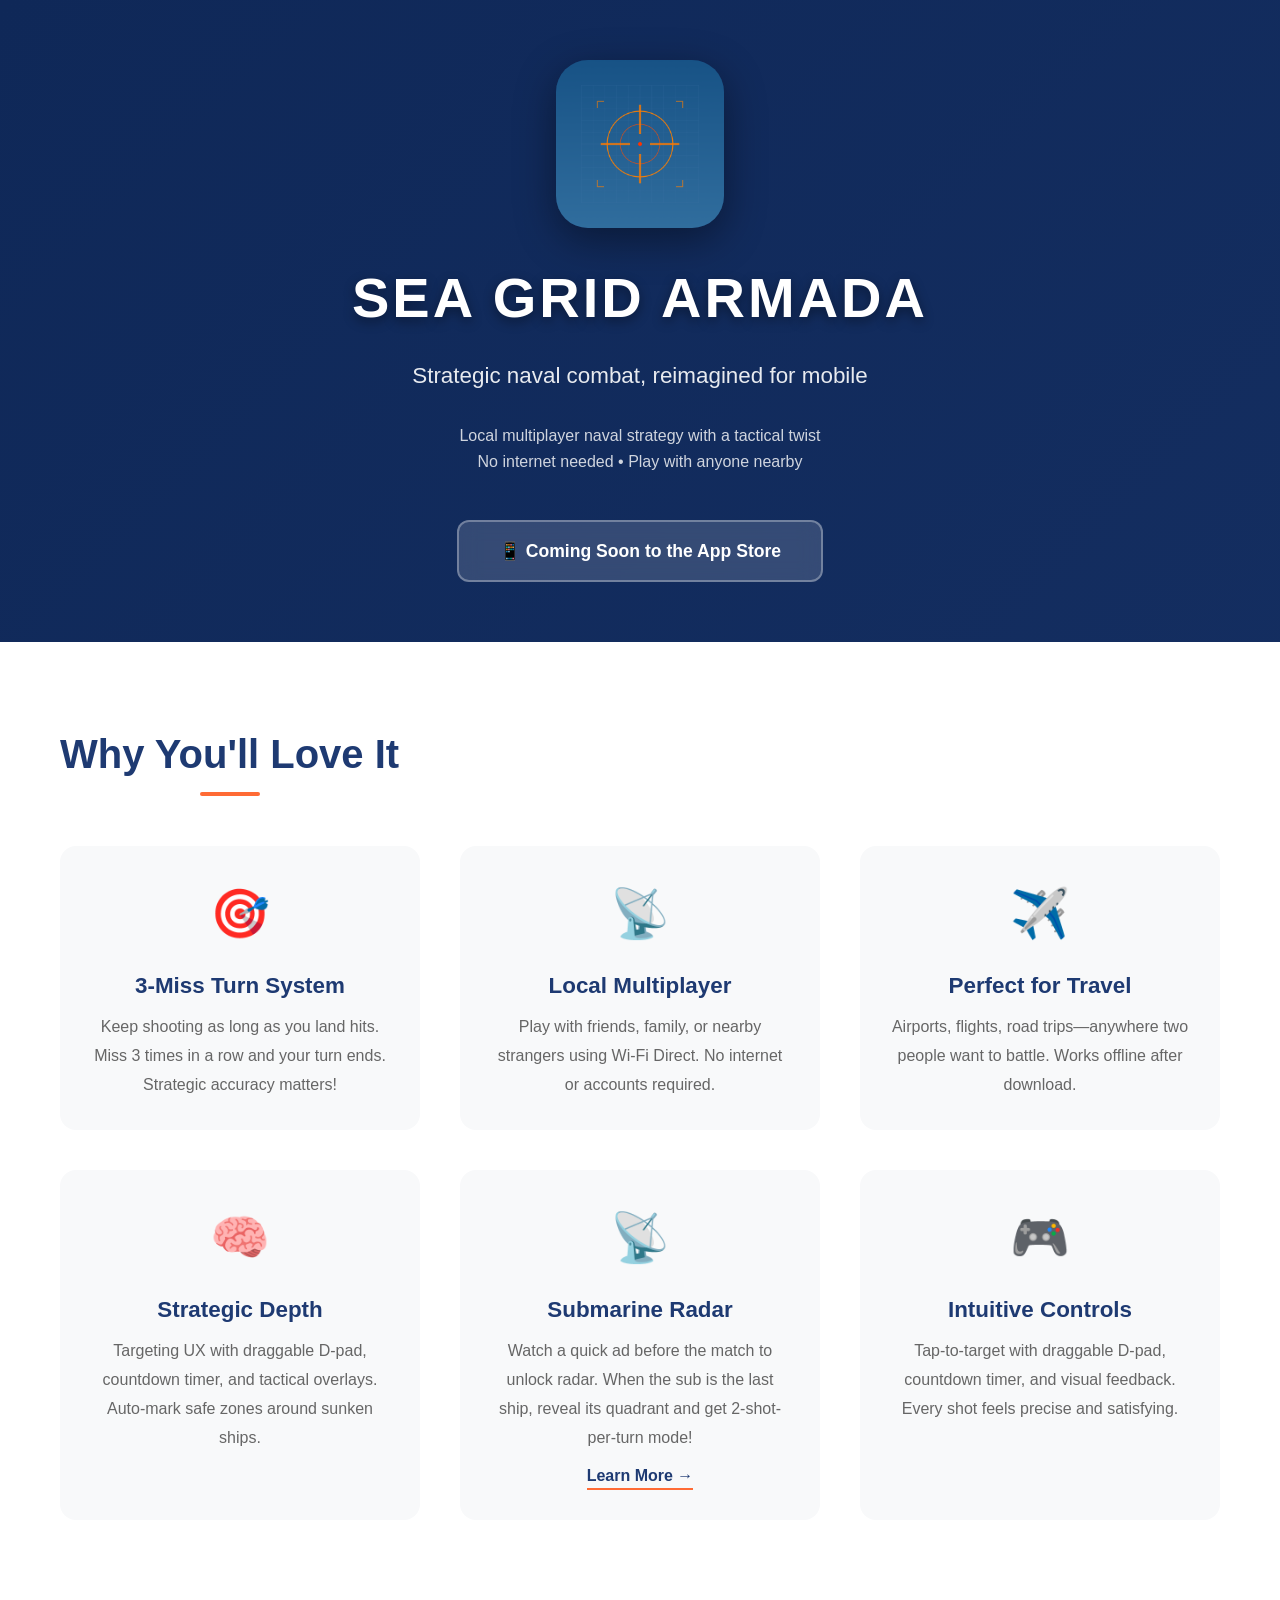
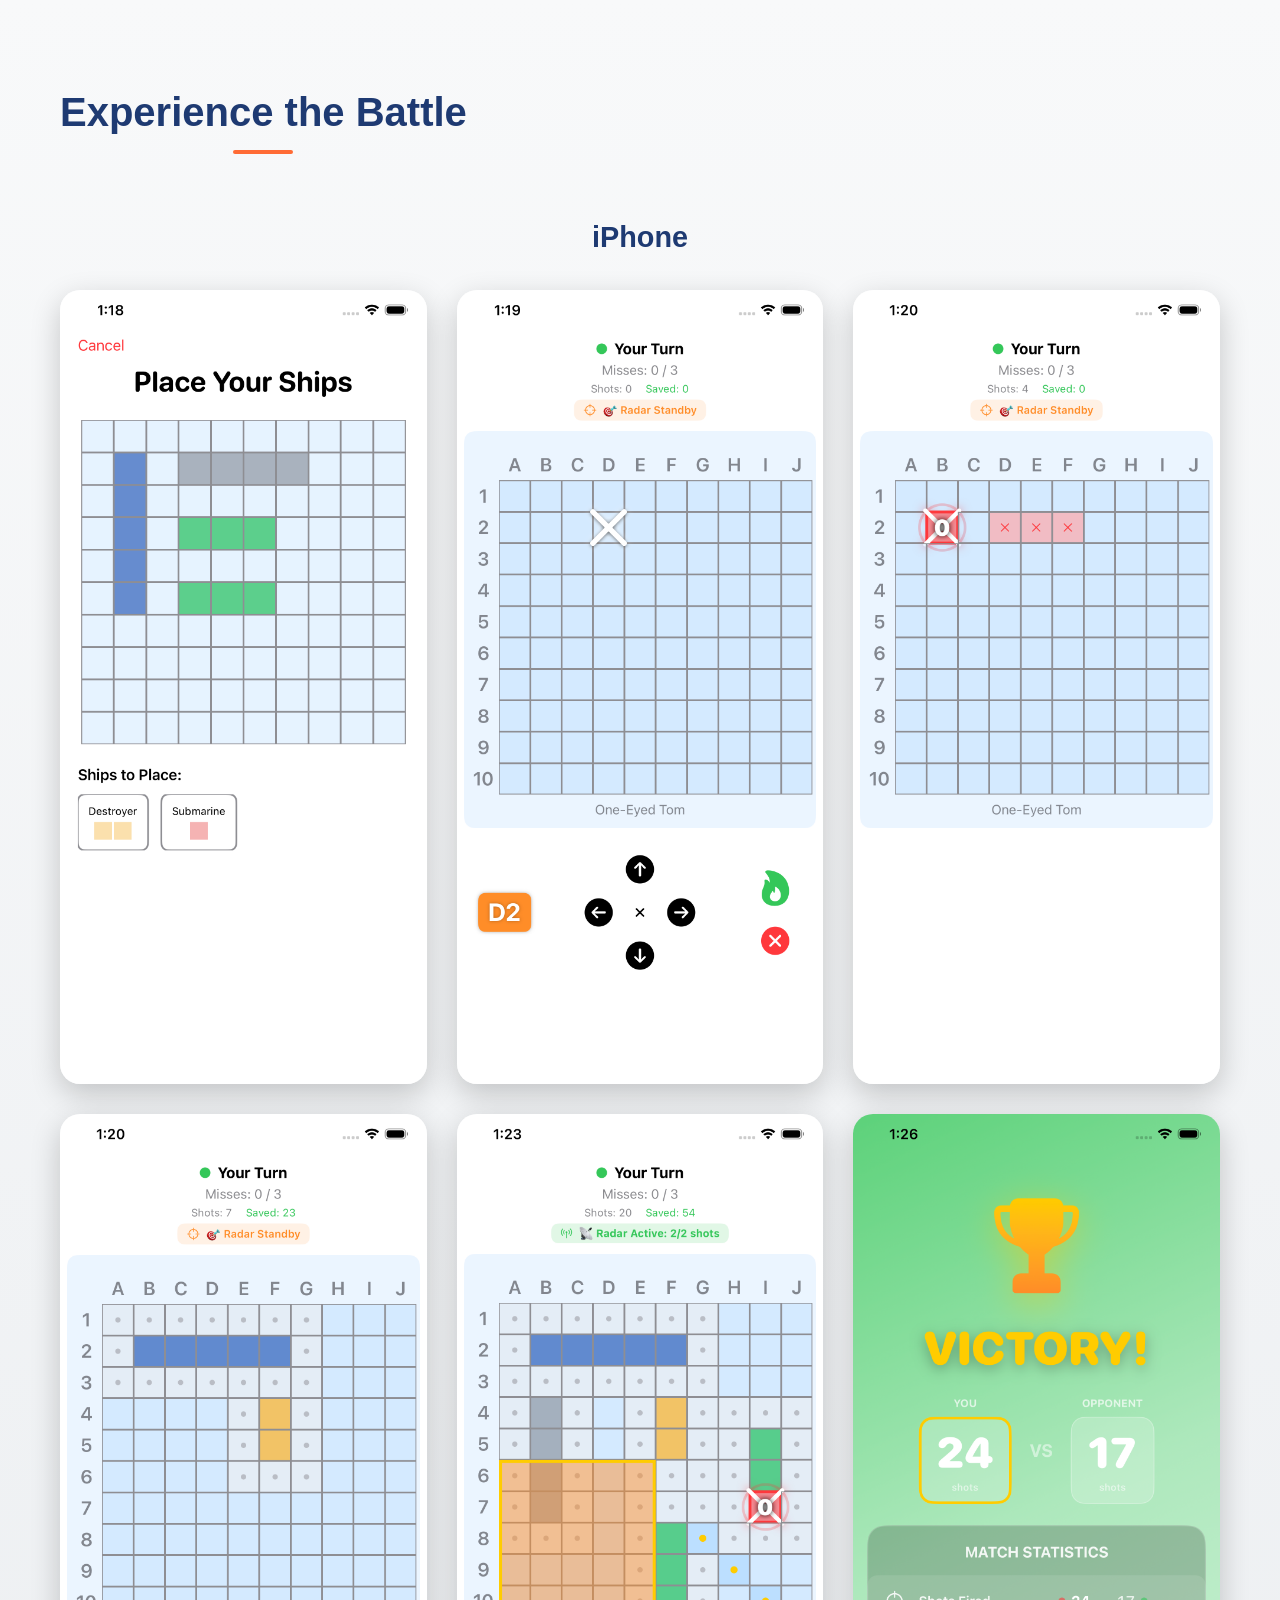
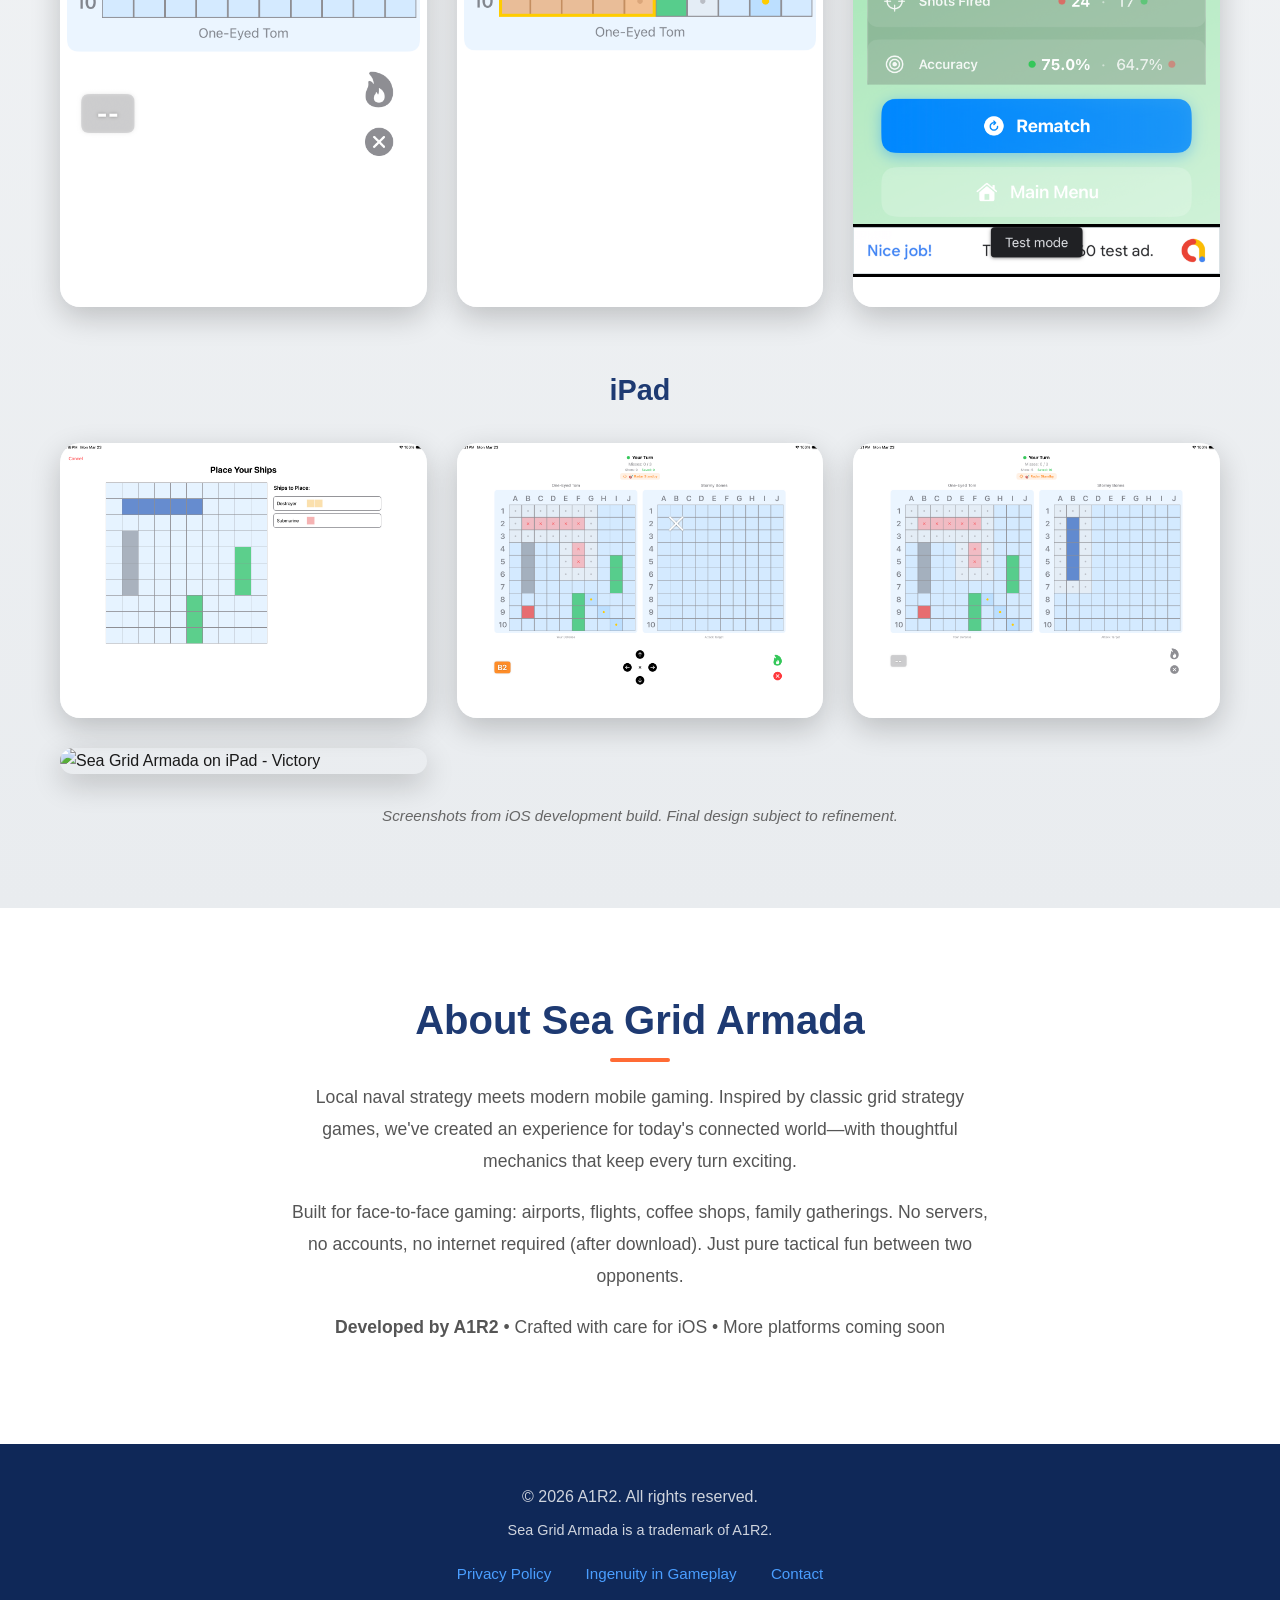
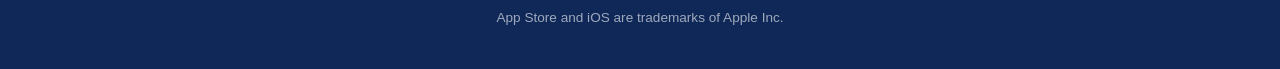
==== sea-grid-armada/index.html @ 496bac71 "Add Sea Grid Armada support pages" ====
<!DOCTYPE html>
<html lang="en">
<head>
    <meta charset="UTF-8">
    <meta name="viewport" content="width=device-width, initial-scale=1.0">
    <meta name="description" content="Sea Grid Armada - Two-player naval strategy reimagined for mobile. Local multiplayer naval strategy with tactical gameplay. Available on iOS.">
    <title>Sea Grid Armada - Strategic Naval Combat for iOS</title>
    <style>
        * {
            margin: 0;
            padding: 0;
            box-sizing: border-box;
        }

        body {
            font-family: -apple-system, BlinkMacSystemFont, "Segoe UI", Roboto, Helvetica, Arial, sans-serif;
            line-height: 1.6;
            color: #1a1a1a;
            background: linear-gradient(135deg, #0f2858 0%, #1e3a72 100%);
            min-height: 100vh;
        }

        .container {
            max-width: 1200px;
            margin: 0 auto;
            padding: 0 20px;
        }

        /* Header */
        header {
            padding: 60px 20px;
            text-align: center;
            color: white;
        }

        .app-icon {
            width: 168px;
            height: 168px;
            margin: 0 auto 25px;
            border-radius: 32px;
            box-shadow: 0 12px 40px rgba(0, 0, 0, 0.4);
            display: block;
        }

        h1 {
            font-size: 3.5rem;
            font-weight: 800;
            margin-bottom: 15px;
            text-shadow: 0 4px 12px rgba(0, 0, 0, 0.4);
            letter-spacing: 3px;
        }

        .tagline {
            font-size: 1.4rem;
            color: rgba(255, 255, 255, 0.9);
            margin-bottom: 30px;
            font-weight: 300;
        }

        .download-badge {
            display: inline-block;
            margin-top: 20px;
            padding: 15px 40px;
            background: white;
            color: #0f2858;
            text-decoration: none;
            border-radius: 12px;
            font-weight: 600;
            font-size: 1.1rem;
            box-shadow: 0 8px 24px rgba(0, 0, 0, 0.3);
            transition: all 0.3s ease;
        }

        .download-badge:hover {
            transform: translateY(-2px);
            box-shadow: 0 12px 32px rgba(0, 0, 0, 0.4);
        }

        .coming-soon {
            display: inline-block;
            margin-top: 20px;
            padding: 15px 40px;
            background: rgba(255, 255, 255, 0.15);
            backdrop-filter: blur(10px);
            color: white;
            border-radius: 12px;
            font-weight: 600;
            font-size: 1.1rem;
            border: 2px solid rgba(255, 255, 255, 0.3);
        }

        /* Features */
        .features {
            background: white;
            padding: 80px 20px;
        }

        .features-grid {
            display: grid;
            grid-template-columns: repeat(auto-fit, minmax(280px, 1fr));
            gap: 40px;
            margin-top: 40px;
        }

        .feature {
            text-align: center;
            padding: 30px;
            background: #f8f9fa;
            border-radius: 16px;
            transition: transform 0.3s ease;
        }

        .feature:hover {
            transform: translateY(-5px);
        }

        .feature-icon {
            font-size: 3rem;
            margin-bottom: 15px;
        }

        .feature h3 {
            color: #1e3a72;
            margin-bottom: 10px;
            font-size: 1.4rem;
        }

        .feature p {
            color: #666;
            line-height: 1.8;
        }

        /* Screenshots */
        .screenshots {
            background: linear-gradient(180deg, #f8f9fa 0%, #e9ecef 100%);
            padding: 80px 20px;
        }

        .screenshots h2 {
            text-align: center;
            color: #1e3a72;
            font-size: 2.5rem;
            margin-bottom: 50px;
        }

        .screenshot-gallery {
            display: grid;
            grid-template-columns: repeat(auto-fit, minmax(280px, 1fr));
            gap: 30px;
            max-width: 1400px;
            margin: 0 auto;
        }

        .screenshot {
            border-radius: 20px;
            overflow: hidden;
            box-shadow: 0 10px 30px rgba(0, 0, 0, 0.2);
            transition: transform 0.3s ease;
        }

        .screenshot:hover {
            transform: scale(1.05);
        }

        .screenshot img {
            width: 100%;
            height: auto;
            display: block;
        }

        /* About */
        .about {
            background: white;
            padding: 80px 20px;
            text-align: center;
        }

        .about h2 {
            color: #1e3a72;
            font-size: 2.5rem;
            margin-bottom: 30px;
        }

        .about p {
            max-width: 700px;
            margin: 0 auto 20px;
            color: #555;
            font-size: 1.1rem;
            line-height: 1.8;
        }

        /* Footer */
        footer {
            background: #0f2858;
            color: rgba(255, 255, 255, 0.8);
            padding: 40px 20px;
            text-align: center;
        }

        footer a {
            color: #4a9eff;
            text-decoration: none;
        }

        footer a:hover {
            text-decoration: underline;
        }

        .footer-links {
            margin-top: 20px;
            font-size: 0.95rem;
        }

        .footer-links a {
            margin: 0 15px;
        }

        /* Responsive */
        @media (max-width: 768px) {
            .app-icon {
                width: 140px;
                height: 140px;
            }

            h1 {
                font-size: 2.5rem;
            }

            .tagline {
                font-size: 1.1rem;
            }

            .features-grid {
                grid-template-columns: 1fr;
            }

            .screenshot-gallery {
                grid-template-columns: 1fr;
            }
        }

        /* Section headers */
        section h2 {
            position: relative;
            display: inline-block;
        }

        section h2::after {
            content: '';
            position: absolute;
            bottom: -10px;
            left: 50%;
            transform: translateX(-50%);
            width: 60px;
            height: 4px;
            background: #ff6b35;
            border-radius: 2px;
        }
    </style>
</head>
<body>
    <header>
        <div class="container">
            <img src="app-icon.png" alt="Sea Grid Armada App Icon" class="app-icon">
            <h1>SEA GRID ARMADA</h1>
            <p class="tagline">Strategic naval combat, reimagined for mobile</p>
            <p style="color: rgba(255, 255, 255, 0.8); font-size: 1rem; margin-bottom: 25px;">
                Local multiplayer naval strategy with a tactical twist<br>
                No internet needed • Play with anyone nearby
            </p>
            <div class="coming-soon">📱 Coming Soon to the App Store</div>
        </div>
    </header>

    <section class="features">
        <div class="container">
            <h2 style="text-align: center; color: #1e3a72; font-size: 2.5rem; margin-bottom: 20px;">Why You'll Love It</h2>
            <div class="features-grid">
                <div class="feature">
                    <div class="feature-icon">🎯</div>
                    <h3>3-Miss Turn System</h3>
                    <p>Keep shooting as long as you land hits. Miss 3 times in a row and your turn ends. Strategic accuracy matters!</p>
                </div>

                <div class="feature">
                    <div class="feature-icon">📡</div>
                    <h3>Local Multiplayer</h3>
                    <p>Play with friends, family, or nearby strangers using Wi-Fi Direct. No internet or accounts required.</p>
                </div>

                <div class="feature">
                    <div class="feature-icon">✈️</div>
                    <h3>Perfect for Travel</h3>
                    <p>Airports, flights, road trips—anywhere two people want to battle. Works offline after download.</p>
                </div>

                <div class="feature">
                    <div class="feature-icon">🧠</div>
                    <h3>Strategic Depth</h3>
                    <p>Targeting UX with draggable D-pad, countdown timer, and tactical overlays. Auto-mark safe zones around sunken ships.</p>
                </div>

                <div class="feature">
                    <div class="feature-icon">📡</div>
                    <h3>Submarine Radar</h3>
                    <p>Watch a quick ad before the match to unlock radar. When the sub is the last ship, reveal its quadrant and get 2-shot-per-turn mode!</p>
                    <a href="submarine-radar.html" style="display: inline-block; margin-top: 10px; color: #1e3a72; font-weight: 600; text-decoration: none; border-bottom: 2px solid #ff6b35;">Learn More →</a>
                </div>

                <div class="feature">
                    <div class="feature-icon">🎮</div>
                    <h3>Intuitive Controls</h3>
                    <p>Tap-to-target with draggable D-pad, countdown timer, and visual feedback. Every shot feels precise and satisfying.</p>
                </div>
            </div>
        </div>
    </section>

    <section class="screenshots">
        <div class="container">
            <h2>Experience the Battle</h2>
            
            <!-- iPhone Screenshots -->
            <h3 style="text-align: center; color: #1e3a72; font-size: 1.8rem; margin-bottom: 30px; margin-top: 20px;">iPhone</h3>
            <div class="screenshot-gallery">
                <div class="screenshot">
                    <img src="screenshots/iphone/iphone-1.png" alt="Sea Grid Armada - Lobby" loading="lazy">
                </div>
                <div class="screenshot">
                    <img src="screenshots/iphone/iphone-2.png" alt="Sea Grid Armada - Ship Placement" loading="lazy">
                </div>
                <div class="screenshot">
                    <img src="screenshots/iphone/iphone-3.png" alt="Sea Grid Armada - Gameplay" loading="lazy">
                </div>
                <div class="screenshot">
                    <img src="screenshots/iphone/iphone-4.png" alt="Sea Grid Armada - Targeting" loading="lazy">
                </div>
                <div class="screenshot">
                    <img src="screenshots/iphone/iphone-6.png" alt="Sea Grid Armada - Victory" loading="lazy">
                </div>
                <div class="screenshot">
                    <img src="screenshots/iphone/iphone-7.png" alt="Sea Grid Armada - Post-Game" loading="lazy">
                </div>
            </div>

            <!-- iPad Screenshots -->
            <h3 style="text-align: center; color: #1e3a72; font-size: 1.8rem; margin-bottom: 30px; margin-top: 60px;">iPad</h3>
            <div class="screenshot-gallery">
                <div class="screenshot">
                    <img src="screenshots/ipad/ipad-1.png" alt="Sea Grid Armada on iPad - Lobby" loading="lazy">
                </div>
                <div class="screenshot">
                    <img src="screenshots/ipad/ipad-2.png" alt="Sea Grid Armada on iPad - Placement" loading="lazy">
                </div>
                <div class="screenshot">
                    <img src="screenshots/ipad/ipad-3.png" alt="Sea Grid Armada on iPad - Gameplay" loading="lazy">
                </div>
                <div class="screenshot">
                    <img src="screenshots/ipad/ipad-4.png" alt="Sea Grid Armada on iPad - Victory" loading="lazy">
                </div>
            </div>
            
            <p style="text-align: center; color: #666; margin-top: 30px; font-size: 0.95rem;">
                <em>Screenshots from iOS development build. Final design subject to refinement.</em>
            </p>
        </div>
    </section>

    <section class="about">
        <div class="container">
            <h2>About Sea Grid Armada</h2>
            <p>
                Local naval strategy meets modern mobile gaming. Inspired by classic grid strategy games, we've created 
                an experience for today's connected world—with thoughtful mechanics that keep every turn exciting.
            </p>
            <p>
                Built for face-to-face gaming: airports, flights, coffee shops, family gatherings. No servers, no accounts, 
                no internet required (after download). Just pure tactical fun between two opponents.
            </p>
            <p>
                <strong>Developed by A1R2</strong> • Crafted with care for iOS • More platforms coming soon
            </p>
        </div>
    </section>

    <footer>
        <div class="container">
            <p>&copy; 2026 A1R2. All rights reserved.</p>
            <p style="margin-top: 10px; font-size: 0.9rem;">Sea Grid Armada is a trademark of A1R2.</p>
            <div class="footer-links">
                <a href="privacy-policy.html">Privacy Policy</a>
                <a href="ingenuity-in-gameplay.html">Ingenuity in Gameplay</a>
                <a href="mailto:onairda.somar@gmail.com">Contact</a>
            </div>
            <p style="margin-top: 20px; font-size: 0.85rem; color: rgba(255, 255, 255, 0.6);">
                App Store and iOS are trademarks of Apple Inc.
            </p>
        </div>
    </footer>
</body>
</html>
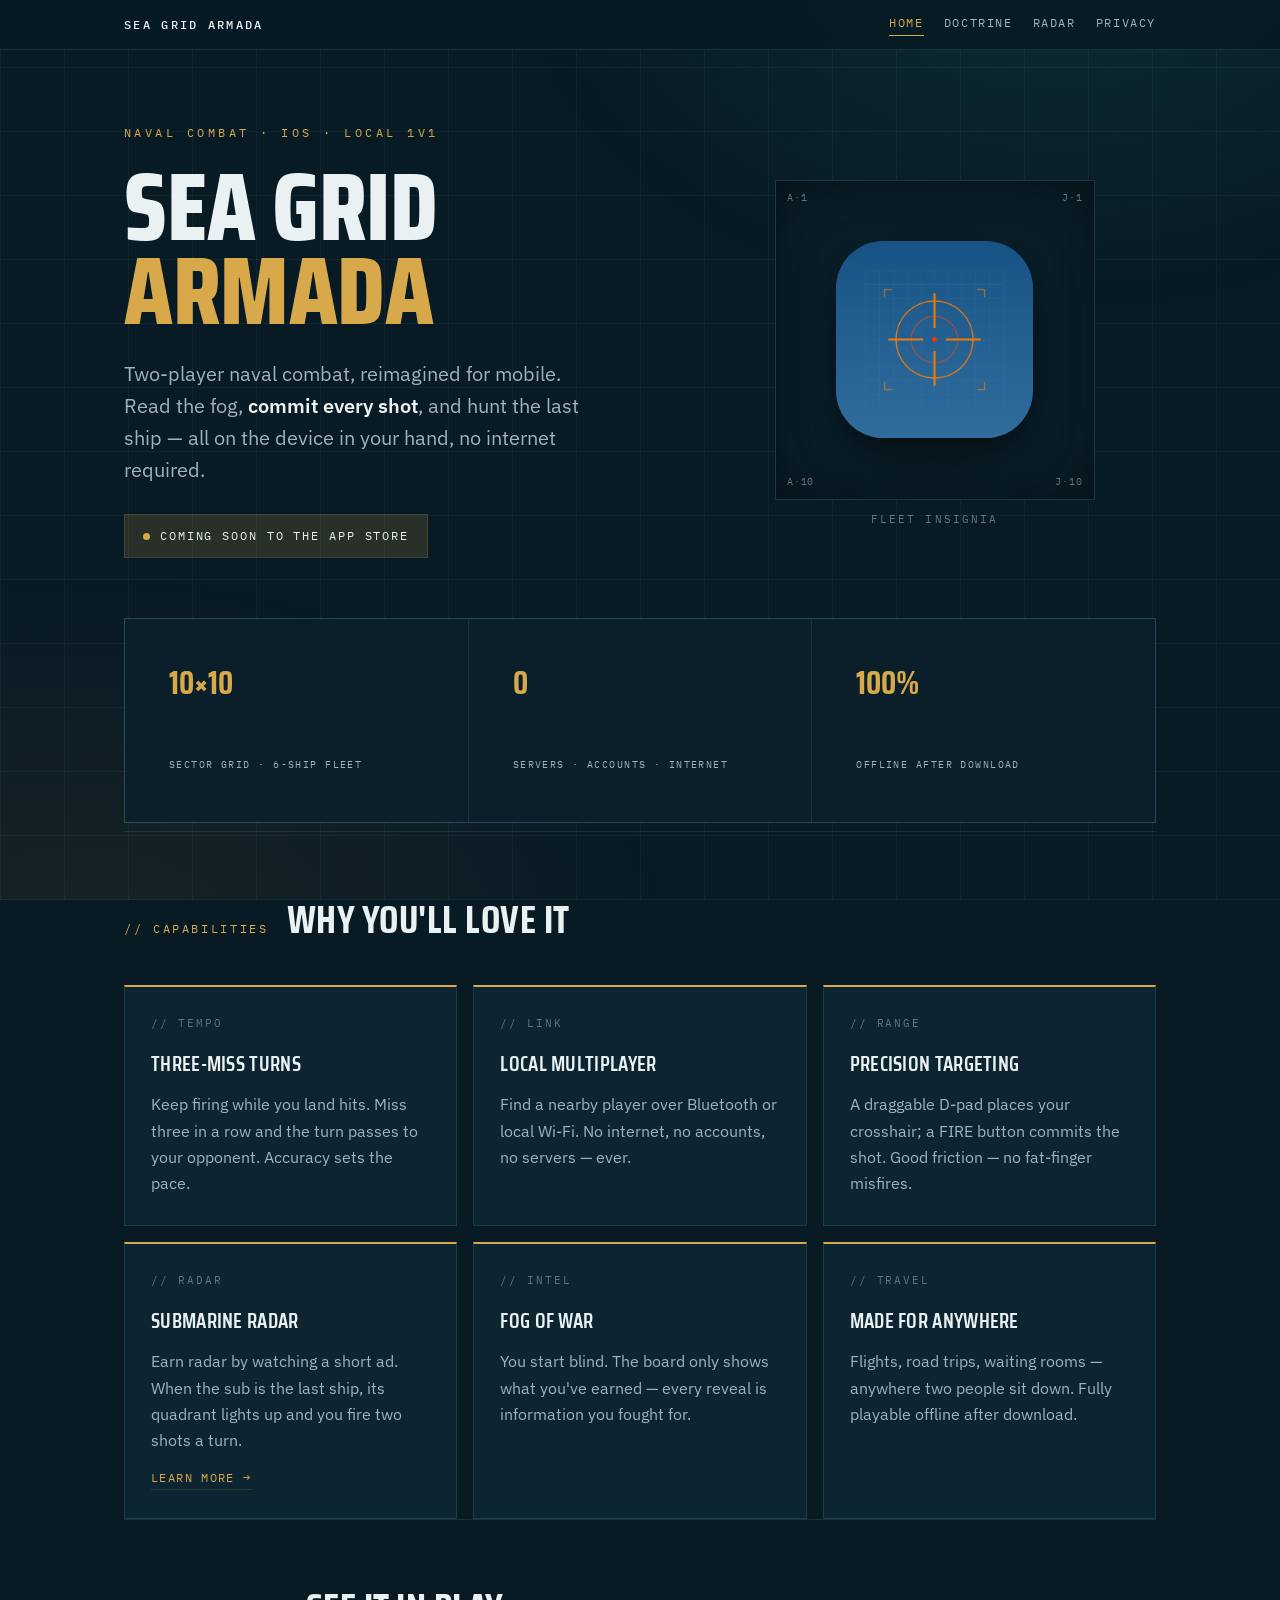
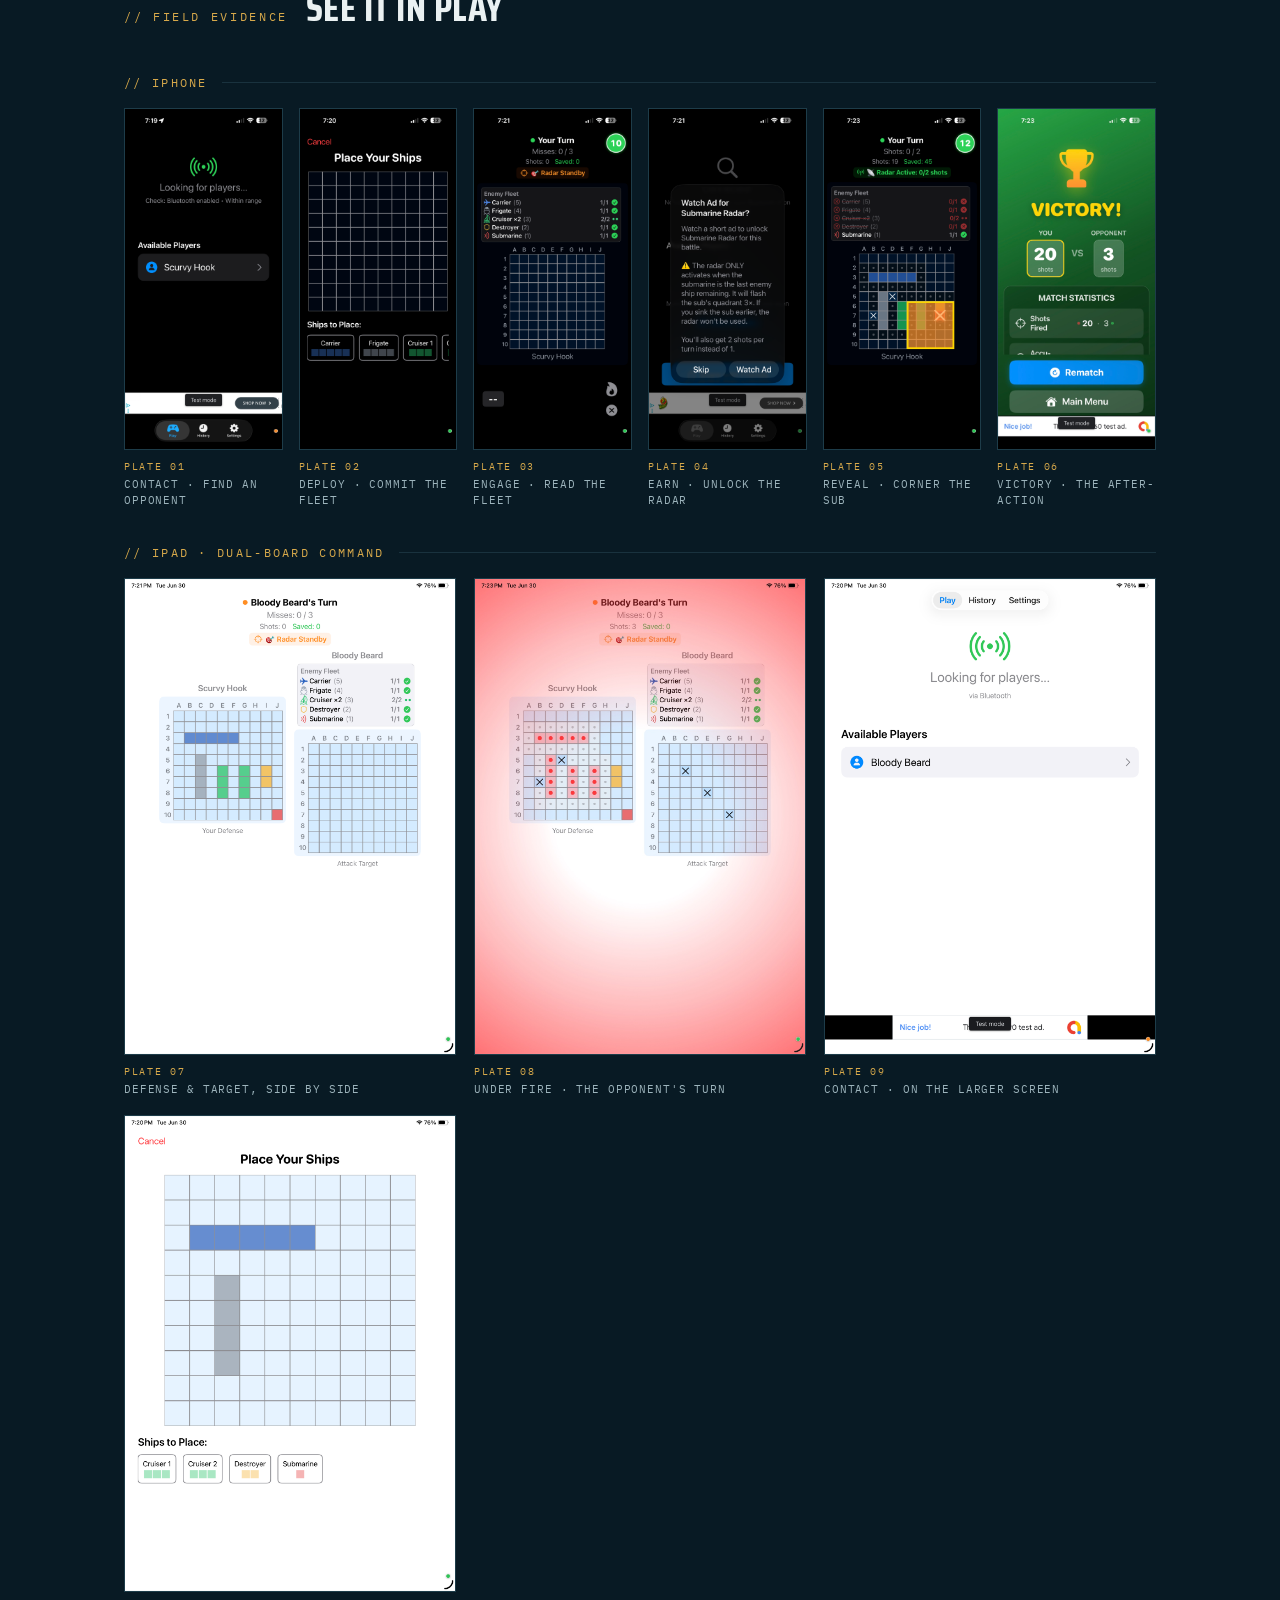
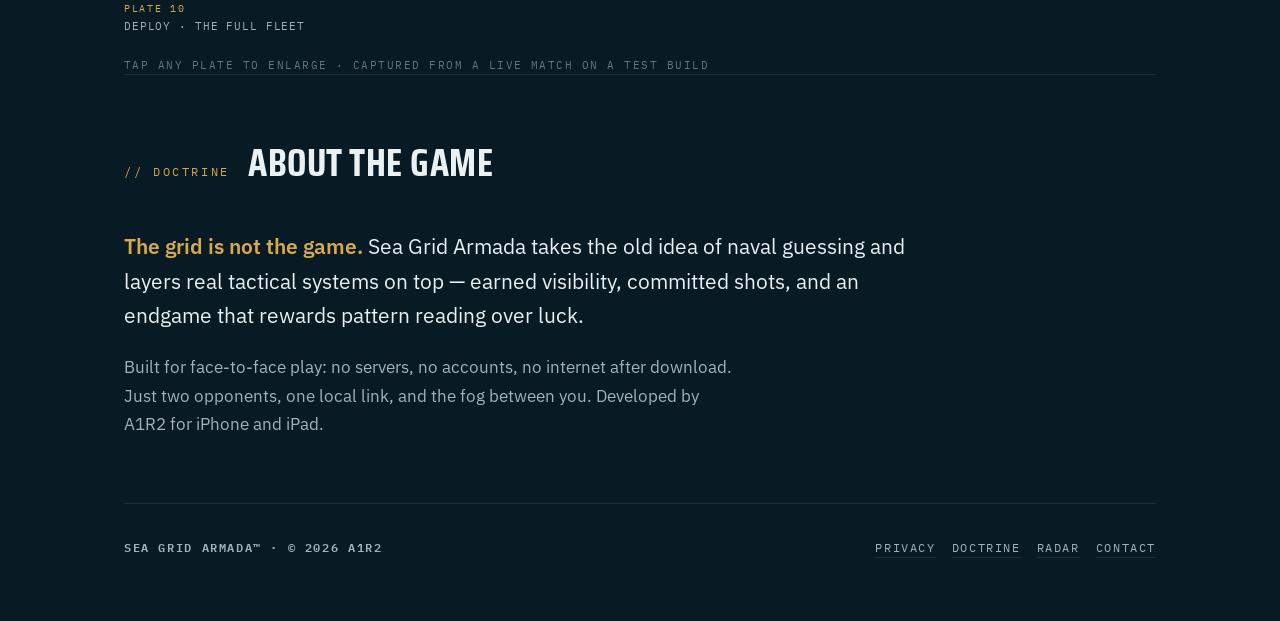
==== commit 34a37b22: "Sea Grid Armada: unify site on Plotting Table theme + persistent nav - Reskin index.html and submari" ====
--- a/sea-grid-armada/index.html
+++ b/sea-grid-armada/index.html
@@ -1,401 +1,221 @@
 <!DOCTYPE html>
 <html lang="en">
 <head>
-    <meta charset="UTF-8">
-    <meta name="viewport" content="width=device-width, initial-scale=1.0">
-    <meta name="description" content="Sea Grid Armada - Two-player naval strategy reimagined for mobile. Local multiplayer naval strategy with tactical gameplay. Available on iOS.">
-    <title>Sea Grid Armada - Strategic Naval Combat for iOS</title>
-    <style>
-        * {
-            margin: 0;
-            padding: 0;
-            box-sizing: border-box;
-        }
-
-        body {
-            font-family: -apple-system, BlinkMacSystemFont, "Segoe UI", Roboto, Helvetica, Arial, sans-serif;
-            line-height: 1.6;
-            color: #1a1a1a;
-            background: linear-gradient(135deg, #0f2858 0%, #1e3a72 100%);
-            min-height: 100vh;
-        }
-
-        .container {
-            max-width: 1200px;
-            margin: 0 auto;
-            padding: 0 20px;
-        }
-
-        /* Header */
-        header {
-            padding: 60px 20px;
-            text-align: center;
-            color: white;
-        }
-
-        .app-icon {
-            width: 168px;
-            height: 168px;
-            margin: 0 auto 25px;
-            border-radius: 32px;
-            box-shadow: 0 12px 40px rgba(0, 0, 0, 0.4);
-            display: block;
-        }
-
-        h1 {
-            font-size: 3.5rem;
-            font-weight: 800;
-            margin-bottom: 15px;
-            text-shadow: 0 4px 12px rgba(0, 0, 0, 0.4);
-            letter-spacing: 3px;
-        }
-
-        .tagline {
-            font-size: 1.4rem;
-            color: rgba(255, 255, 255, 0.9);
-            margin-bottom: 30px;
-            font-weight: 300;
-        }
-
-        .download-badge {
-            display: inline-block;
-            margin-top: 20px;
-            padding: 15px 40px;
-            background: white;
-            color: #0f2858;
-            text-decoration: none;
-            border-radius: 12px;
-            font-weight: 600;
-            font-size: 1.1rem;
-            box-shadow: 0 8px 24px rgba(0, 0, 0, 0.3);
-            transition: all 0.3s ease;
-        }
-
-        .download-badge:hover {
-            transform: translateY(-2px);
-            box-shadow: 0 12px 32px rgba(0, 0, 0, 0.4);
-        }
-
-        .coming-soon {
-            display: inline-block;
-            margin-top: 20px;
-            padding: 15px 40px;
-            background: rgba(255, 255, 255, 0.15);
-            backdrop-filter: blur(10px);
-            color: white;
-            border-radius: 12px;
-            font-weight: 600;
-            font-size: 1.1rem;
-            border: 2px solid rgba(255, 255, 255, 0.3);
-        }
-
-        /* Features */
-        .features {
-            background: white;
-            padding: 80px 20px;
-        }
-
-        .features-grid {
-            display: grid;
-            grid-template-columns: repeat(auto-fit, minmax(280px, 1fr));
-            gap: 40px;
-            margin-top: 40px;
-        }
-
-        .feature {
-            text-align: center;
-            padding: 30px;
-            background: #f8f9fa;
-            border-radius: 16px;
-            transition: transform 0.3s ease;
-        }
-
-        .feature:hover {
-            transform: translateY(-5px);
-        }
-
-        .feature-icon {
-            font-size: 3rem;
-            margin-bottom: 15px;
-        }
-
-        .feature h3 {
-            color: #1e3a72;
-            margin-bottom: 10px;
-            font-size: 1.4rem;
-        }
-
-        .feature p {
-            color: #666;
-            line-height: 1.8;
-        }
-
-        /* Screenshots */
-        .screenshots {
-            background: linear-gradient(180deg, #f8f9fa 0%, #e9ecef 100%);
-            padding: 80px 20px;
-        }
-
-        .screenshots h2 {
-            text-align: center;
-            color: #1e3a72;
-            font-size: 2.5rem;
-            margin-bottom: 50px;
-        }
-
-        .screenshot-gallery {
-            display: grid;
-            grid-template-columns: repeat(auto-fit, minmax(280px, 1fr));
-            gap: 30px;
-            max-width: 1400px;
-            margin: 0 auto;
-        }
-
-        .screenshot {
-            border-radius: 20px;
-            overflow: hidden;
-            box-shadow: 0 10px 30px rgba(0, 0, 0, 0.2);
-            transition: transform 0.3s ease;
-        }
-
-        .screenshot:hover {
-            transform: scale(1.05);
-        }
-
-        .screenshot img {
-            width: 100%;
-            height: auto;
-            display: block;
-        }
-
-        /* About */
-        .about {
-            background: white;
-            padding: 80px 20px;
-            text-align: center;
-        }
-
-        .about h2 {
-            color: #1e3a72;
-            font-size: 2.5rem;
-            margin-bottom: 30px;
-        }
-
-        .about p {
-            max-width: 700px;
-            margin: 0 auto 20px;
-            color: #555;
-            font-size: 1.1rem;
-            line-height: 1.8;
-        }
-
-        /* Footer */
-        footer {
-            background: #0f2858;
-            color: rgba(255, 255, 255, 0.8);
-            padding: 40px 20px;
-            text-align: center;
-        }
-
-        footer a {
-            color: #4a9eff;
-            text-decoration: none;
-        }
-
-        footer a:hover {
-            text-decoration: underline;
-        }
-
-        .footer-links {
-            margin-top: 20px;
-            font-size: 0.95rem;
-        }
-
-        .footer-links a {
-            margin: 0 15px;
-        }
-
-        /* Responsive */
-        @media (max-width: 768px) {
-            .app-icon {
-                width: 140px;
-                height: 140px;
-            }
-
-            h1 {
-                font-size: 2.5rem;
-            }
-
-            .tagline {
-                font-size: 1.1rem;
-            }
-
-            .features-grid {
-                grid-template-columns: 1fr;
-            }
-
-            .screenshot-gallery {
-                grid-template-columns: 1fr;
-            }
-        }
-
-        /* Section headers */
-        section h2 {
-            position: relative;
-            display: inline-block;
-        }
-
-        section h2::after {
-            content: '';
-            position: absolute;
-            bottom: -10px;
-            left: 50%;
-            transform: translateX(-50%);
-            width: 60px;
-            height: 4px;
-            background: #ff6b35;
-            border-radius: 2px;
-        }
-    </style>
+<meta charset="UTF-8">
+<meta name="viewport" content="width=device-width, initial-scale=1.0">
+<meta name="description" content="Sea Grid Armada — two-player naval combat for iOS. Read the fog, commit every shot, hunt the last ship. Local multiplayer over Bluetooth, no internet required.">
+<title>Sea Grid Armada — Naval Combat for iOS</title>
+<link rel="preconnect" href="https://fonts.googleapis.com">
+<link rel="preconnect" href="https://fonts.gstatic.com" crossorigin>
+<link href="https://fonts.googleapis.com/css2?family=Saira+Condensed:wght@500;600;700;800&family=IBM+Plex+Mono:wght@400;500&family=IBM+Plex+Sans:wght@400;500;600&display=swap" rel="stylesheet">
+<style>
+:root{
+  --abyss:#081A24;--hull:#0C2531;--hull-2:#0A1F29;
+  --line:rgba(120,180,200,.07);--line-strong:rgba(120,180,200,.16);
+  --foam:#EAF1F2;--mist:#9DB4BC;--mist-dim:#5E7882;
+  --brass:#D7A94B;--brass-soft:rgba(215,169,75,.16);--sonar:#3FC7B4;
+}
+*{margin:0;padding:0;box-sizing:border-box}
+html{scroll-behavior:smooth}
+body{font-family:"IBM Plex Sans",-apple-system,BlinkMacSystemFont,"Segoe UI",sans-serif;color:var(--foam);background:var(--abyss);line-height:1.65;-webkit-font-smoothing:antialiased;overflow-x:hidden}
+body::before{content:"";position:fixed;inset:0;z-index:0;pointer-events:none;background:
+  radial-gradient(900px 600px at 82% -5%, rgba(63,199,180,.10), transparent 60%),
+  radial-gradient(1100px 700px at 6% 106%, rgba(215,169,75,.08), transparent 55%),
+  repeating-linear-gradient(0deg, var(--line) 0 1px, transparent 1px 64px),
+  repeating-linear-gradient(90deg, var(--line) 0 1px, transparent 1px 64px);}
+.wrap{position:relative;z-index:1;max-width:1080px;margin:0 auto;padding:0 24px}
+
+.statusbar{display:flex;justify-content:space-between;align-items:center;gap:16px;font-family:"IBM Plex Mono",monospace;font-size:.72rem;letter-spacing:.18em;text-transform:uppercase;color:var(--mist);padding:20px 0;border-bottom:1px solid var(--line-strong);flex-wrap:wrap}
+.statusbar .live{color:var(--sonar);display:inline-flex;align-items:center;gap:8px}
+.statusbar .live::before{content:"";width:7px;height:7px;border-radius:50%;background:var(--sonar);box-shadow:0 0 0 0 rgba(63,199,180,.6);animation:ping 2.6s ease-out infinite}
+@keyframes ping{0%{box-shadow:0 0 0 0 rgba(63,199,180,.55)}70%,100%{box-shadow:0 0 0 9px rgba(63,199,180,0)}}
+
+/* persistent sticky nav — identical across all pages */
+.topnav{position:sticky;top:0;z-index:40;background:rgba(8,26,36,.86);backdrop-filter:blur(12px);-webkit-backdrop-filter:blur(12px);border-bottom:1px solid var(--line-strong)}
+.nav-inner{max-width:1080px;margin:0 auto;padding:13px 24px;display:flex;justify-content:space-between;align-items:center;gap:12px 22px;flex-wrap:wrap;font-family:"IBM Plex Mono",monospace;font-size:.72rem;letter-spacing:.14em;text-transform:uppercase}
+.nav-inner .brand{color:var(--foam);text-decoration:none;font-weight:500;letter-spacing:.2em;white-space:nowrap}
+.nav-inner .brand:hover{color:var(--brass)}
+.nav-links{display:flex;gap:20px;flex-wrap:wrap}
+.nav-links a{color:var(--mist);text-decoration:none;padding-bottom:3px;border-bottom:1px solid transparent;transition:color .2s,border-color .2s}
+.nav-links a:hover{color:var(--brass)}
+.nav-links a[aria-current="page"]{color:var(--brass);border-bottom-color:var(--brass)}
+
+.hero{display:grid;grid-template-columns:1.1fr .9fr;gap:48px;align-items:center;padding:72px 0 52px}
+.eyebrow{font-family:"IBM Plex Mono",monospace;font-size:.78rem;letter-spacing:.28em;text-transform:uppercase;color:var(--brass);margin-bottom:22px}
+.hero h1{font-family:"Saira Condensed",sans-serif;font-weight:800;text-transform:uppercase;font-size:clamp(3rem,8.5vw,6rem);line-height:.88;letter-spacing:-.5px}
+.hero h1 .alt{color:var(--brass);display:block}
+.lede{margin-top:24px;font-size:clamp(1.05rem,1.6vw,1.22rem);color:var(--mist);max-width:40ch}
+.lede strong{color:var(--foam);font-weight:600}
+.chip{display:inline-flex;align-items:center;gap:10px;margin-top:28px;font-family:"IBM Plex Mono",monospace;font-size:.74rem;letter-spacing:.16em;text-transform:uppercase;color:var(--foam);border:1px solid var(--brass-soft);background:var(--brass-soft);padding:11px 18px}
+.chip::before{content:"";width:7px;height:7px;border-radius:50%;background:var(--brass)}
+
+.insignia{position:relative;width:100%;max-width:320px;margin:0 auto;aspect-ratio:1;display:grid;place-items:center;border:1px solid var(--line-strong);background:var(--hull-2);box-shadow:inset 0 0 60px rgba(0,0,0,.5)}
+.insignia img{width:62%;height:auto;border-radius:24%;box-shadow:0 18px 50px -12px rgba(0,0,0,.8)}
+.insignia .tick{position:absolute;font-family:"IBM Plex Mono",monospace;font-size:.6rem;color:var(--mist-dim);letter-spacing:.1em}
+.insignia .tick.tl{top:9px;left:11px}.insignia .tick.tr{top:9px;right:11px}.insignia .tick.bl{bottom:9px;left:11px}.insignia .tick.br{bottom:9px;right:11px}
+.insignia-cap{position:absolute;bottom:-30px;left:0;width:100%;text-align:center;font-family:"IBM Plex Mono",monospace;font-size:.66rem;letter-spacing:.2em;text-transform:uppercase;color:var(--mist-dim)}
+
+.readout{display:grid;grid-template-columns:repeat(3,1fr);gap:1px;background:var(--line-strong);border:1px solid var(--line-strong);margin:8px 0}
+.readout div{background:var(--hull-2);padding:24px 22px}
+.readout .n{font-family:"Saira Condensed",sans-serif;font-weight:700;font-size:2rem;color:var(--brass);line-height:1}
+.readout .l{font-family:"IBM Plex Mono",monospace;font-size:.64rem;letter-spacing:.14em;text-transform:uppercase;color:var(--mist);margin-top:10px}
+
+.section-head{display:flex;align-items:baseline;gap:18px;margin:0 0 34px;padding-top:56px;border-top:1px solid var(--line-strong)}
+.section-head .k{font-family:"IBM Plex Mono",monospace;font-size:.75rem;letter-spacing:.22em;color:var(--brass);text-transform:uppercase;white-space:nowrap}
+.section-head h2{font-family:"Saira Condensed",sans-serif;font-weight:700;text-transform:uppercase;font-size:clamp(1.7rem,3.4vw,2.4rem);letter-spacing:.5px}
+
+.cards{display:grid;grid-template-columns:repeat(auto-fit,minmax(258px,1fr));gap:16px}
+.card{background:var(--hull);border:1px solid var(--line-strong);border-top:2px solid var(--brass);padding:28px 26px;transition:transform .25s ease,background .25s ease,border-color .25s ease}
+.card:hover{transform:translateY(-4px);background:#0E2A37;border-top-color:var(--sonar)}
+.card .kick{font-family:"IBM Plex Mono",monospace;font-size:.68rem;letter-spacing:.18em;text-transform:uppercase;color:var(--mist-dim);margin-bottom:14px}
+.card h3{font-family:"Saira Condensed",sans-serif;font-weight:600;text-transform:uppercase;font-size:1.3rem;letter-spacing:.3px;margin-bottom:10px}
+.card p{color:var(--mist);font-size:1rem}
+.card a{color:var(--brass);text-decoration:none;font-family:"IBM Plex Mono",monospace;font-size:.72rem;letter-spacing:.12em;text-transform:uppercase;display:inline-block;margin-top:14px;border-bottom:1px solid var(--brass-soft);padding-bottom:2px}
+.card a:hover{border-color:var(--brass)}
+
+.plate-sub{font-family:"IBM Plex Mono",monospace;font-size:.72rem;letter-spacing:.2em;text-transform:uppercase;color:var(--brass);margin:34px 0 16px;display:flex;align-items:center;gap:14px}
+.plate-sub::after{content:"";flex:1;height:1px;background:var(--line-strong)}
+.plate-grid{display:grid;grid-template-columns:repeat(auto-fit,minmax(150px,1fr));gap:16px}
+.plate-grid.pad{grid-template-columns:repeat(auto-fit,minmax(300px,1fr));gap:18px}
+.plate{position:relative;margin:0}
+.plate-btn{position:relative;display:block;width:100%;padding:0;cursor:pointer;border:1px solid var(--line-strong);background:var(--hull);transition:transform .25s ease,border-color .25s ease,box-shadow .25s ease}
+.plate-btn::after{content:"\2922";position:absolute;top:8px;right:8px;font-size:.72rem;color:var(--abyss);background:var(--brass);width:22px;height:22px;display:grid;place-items:center;opacity:0;transition:opacity .2s}
+.plate-btn:hover,.plate-btn:focus-visible{transform:translateY(-4px);border-color:var(--brass);box-shadow:0 14px 32px -14px rgba(0,0,0,.75),0 0 0 1px var(--brass-soft)}
+.plate-btn:hover::after,.plate-btn:focus-visible::after{opacity:1}
+.plate-btn:focus-visible{outline:2px solid var(--sonar);outline-offset:3px}
+.plate img{display:block;width:100%;height:auto}
+.plate figcaption{font-family:"IBM Plex Mono",monospace;font-size:.68rem;letter-spacing:.08em;text-transform:uppercase;color:var(--mist);margin-top:10px;line-height:1.45}
+.plate figcaption .pn{color:var(--brass);display:block;font-size:.6rem;letter-spacing:.18em;margin-bottom:3px}
+.plate-note{font-family:"IBM Plex Mono",monospace;font-size:.66rem;letter-spacing:.14em;text-transform:uppercase;color:var(--mist-dim);margin-top:22px}
+
+.about{padding:0 0 8px}
+.about p{font-size:clamp(1.1rem,2vw,1.32rem);color:var(--foam);max-width:62ch;font-weight:400}
+.about p+p{margin-top:20px;color:var(--mist);font-size:1.08rem}
+.about .lead-cap{color:var(--brass);font-weight:600}
+
+footer{border-top:1px solid var(--line-strong);margin-top:56px;padding:34px 0 64px;display:flex;justify-content:space-between;gap:18px;flex-wrap:wrap;font-family:"IBM Plex Mono",monospace;font-size:.72rem;letter-spacing:.14em;text-transform:uppercase;color:var(--mist-dim)}
+footer a{color:var(--mist);text-decoration:none;border-bottom:1px solid var(--line-strong);padding-bottom:2px;transition:color .2s,border-color .2s}
+footer a:hover{color:var(--brass);border-color:var(--brass)}
+footer .links a{margin-left:16px}
+.tm{color:var(--mist);font-weight:600}
+
+.lightbox{position:fixed;inset:0;z-index:50;display:none;place-items:center;padding:5vh 5vw;background:rgba(4,12,17,.93);backdrop-filter:blur(4px)}
+.lightbox.open{display:grid}
+.lightbox img{max-width:100%;max-height:90vh;width:auto;border:1px solid var(--line-strong);box-shadow:0 30px 80px -20px #000}
+.lightbox .x{position:absolute;top:18px;right:22px;font-family:"IBM Plex Mono",monospace;font-size:1.3rem;color:var(--foam);background:rgba(12,37,49,.7);border:1px solid var(--line-strong);width:46px;height:46px;border-radius:50%;cursor:pointer;transition:color .2s,border-color .2s}
+.lightbox .x:hover,.lightbox .x:focus-visible{color:var(--brass);border-color:var(--brass);outline:none}
+
+a:focus-visible,.card:focus-visible{outline:2px solid var(--sonar);outline-offset:3px}
+
+@media (max-width:840px){
+  .hero{grid-template-columns:1fr;gap:36px;padding:52px 0}
+  .insignia{max-width:250px}
+  .readout{grid-template-columns:1fr}
+}
+@media (prefers-reduced-motion:reduce){
+  html{scroll-behavior:auto}
+  .statusbar .live::before{animation:none}
+  .card,.plate-btn{transition:none}
+}
+</style>
 </head>
 <body>
-    <header>
-        <div class="container">
-            <img src="app-icon.png" alt="Sea Grid Armada App Icon" class="app-icon">
-            <h1>SEA GRID ARMADA</h1>
-            <p class="tagline">Strategic naval combat, reimagined for mobile</p>
-            <p style="color: rgba(255, 255, 255, 0.8); font-size: 1rem; margin-bottom: 25px;">
-                Local multiplayer naval strategy with a tactical twist<br>
-                No internet needed • Play with anyone nearby
-            </p>
-            <div class="coming-soon">📱 Coming Soon to the App Store</div>
-        </div>
-    </header>
-
-    <section class="features">
-        <div class="container">
-            <h2 style="text-align: center; color: #1e3a72; font-size: 2.5rem; margin-bottom: 20px;">Why You'll Love It</h2>
-            <div class="features-grid">
-                <div class="feature">
-                    <div class="feature-icon">🎯</div>
-                    <h3>3-Miss Turn System</h3>
-                    <p>Keep shooting as long as you land hits. Miss 3 times in a row and your turn ends. Strategic accuracy matters!</p>
-                </div>
-
-                <div class="feature">
-                    <div class="feature-icon">📡</div>
-                    <h3>Local Multiplayer</h3>
-                    <p>Play with friends, family, or nearby strangers using Wi-Fi Direct. No internet or accounts required.</p>
-                </div>
-
-                <div class="feature">
-                    <div class="feature-icon">✈️</div>
-                    <h3>Perfect for Travel</h3>
-                    <p>Airports, flights, road trips—anywhere two people want to battle. Works offline after download.</p>
-                </div>
-
-                <div class="feature">
-                    <div class="feature-icon">🧠</div>
-                    <h3>Strategic Depth</h3>
-                    <p>Targeting UX with draggable D-pad, countdown timer, and tactical overlays. Auto-mark safe zones around sunken ships.</p>
-                </div>
-
-                <div class="feature">
-                    <div class="feature-icon">📡</div>
-                    <h3>Submarine Radar</h3>
-                    <p>Watch a quick ad before the match to unlock radar. When the sub is the last ship, reveal its quadrant and get 2-shot-per-turn mode!</p>
-                    <a href="submarine-radar.html" style="display: inline-block; margin-top: 10px; color: #1e3a72; font-weight: 600; text-decoration: none; border-bottom: 2px solid #ff6b35;">Learn More →</a>
-                </div>
-
-                <div class="feature">
-                    <div class="feature-icon">🎮</div>
-                    <h3>Intuitive Controls</h3>
-                    <p>Tap-to-target with draggable D-pad, countdown timer, and visual feedback. Every shot feels precise and satisfying.</p>
-                </div>
-            </div>
-        </div>
-    </section>
-
-    <section class="screenshots">
-        <div class="container">
-            <h2>Experience the Battle</h2>
-            
-            <!-- iPhone Screenshots -->
-            <h3 style="text-align: center; color: #1e3a72; font-size: 1.8rem; margin-bottom: 30px; margin-top: 20px;">iPhone</h3>
-            <div class="screenshot-gallery">
-                <div class="screenshot">
-                    <img src="screenshots/iphone/iphone-1.png" alt="Sea Grid Armada - Lobby" loading="lazy">
-                </div>
-                <div class="screenshot">
-                    <img src="screenshots/iphone/iphone-2.png" alt="Sea Grid Armada - Ship Placement" loading="lazy">
-                </div>
-                <div class="screenshot">
-                    <img src="screenshots/iphone/iphone-3.png" alt="Sea Grid Armada - Gameplay" loading="lazy">
-                </div>
-                <div class="screenshot">
-                    <img src="screenshots/iphone/iphone-4.png" alt="Sea Grid Armada - Targeting" loading="lazy">
-                </div>
-                <div class="screenshot">
-                    <img src="screenshots/iphone/iphone-6.png" alt="Sea Grid Armada - Victory" loading="lazy">
-                </div>
-                <div class="screenshot">
-                    <img src="screenshots/iphone/iphone-7.png" alt="Sea Grid Armada - Post-Game" loading="lazy">
-                </div>
-            </div>
-
-            <!-- iPad Screenshots -->
-            <h3 style="text-align: center; color: #1e3a72; font-size: 1.8rem; margin-bottom: 30px; margin-top: 60px;">iPad</h3>
-            <div class="screenshot-gallery">
-                <div class="screenshot">
-                    <img src="screenshots/ipad/ipad-1.png" alt="Sea Grid Armada on iPad - Lobby" loading="lazy">
-                </div>
-                <div class="screenshot">
-                    <img src="screenshots/ipad/ipad-2.png" alt="Sea Grid Armada on iPad - Placement" loading="lazy">
-                </div>
-                <div class="screenshot">
-                    <img src="screenshots/ipad/ipad-3.png" alt="Sea Grid Armada on iPad - Gameplay" loading="lazy">
-                </div>
-                <div class="screenshot">
-                    <img src="screenshots/ipad/ipad-4.png" alt="Sea Grid Armada on iPad - Victory" loading="lazy">
-                </div>
-            </div>
-            
-            <p style="text-align: center; color: #666; margin-top: 30px; font-size: 0.95rem;">
-                <em>Screenshots from iOS development build. Final design subject to refinement.</em>
-            </p>
-        </div>
-    </section>
-
-    <section class="about">
-        <div class="container">
-            <h2>About Sea Grid Armada</h2>
-            <p>
-                Local naval strategy meets modern mobile gaming. Inspired by classic grid strategy games, we've created 
-                an experience for today's connected world—with thoughtful mechanics that keep every turn exciting.
-            </p>
-            <p>
-                Built for face-to-face gaming: airports, flights, coffee shops, family gatherings. No servers, no accounts, 
-                no internet required (after download). Just pure tactical fun between two opponents.
-            </p>
-            <p>
-                <strong>Developed by A1R2</strong> • Crafted with care for iOS • More platforms coming soon
-            </p>
-        </div>
-    </section>
-
-    <footer>
-        <div class="container">
-            <p>&copy; 2026 A1R2. All rights reserved.</p>
-            <p style="margin-top: 10px; font-size: 0.9rem;">Sea Grid Armada is a trademark of A1R2.</p>
-            <div class="footer-links">
-                <a href="privacy-policy.html">Privacy Policy</a>
-                <a href="ingenuity-in-gameplay.html">Ingenuity in Gameplay</a>
-                <a href="mailto:onairda.somar@gmail.com">Contact</a>
-            </div>
-            <p style="margin-top: 20px; font-size: 0.85rem; color: rgba(255, 255, 255, 0.6);">
-                App Store and iOS are trademarks of Apple Inc.
-            </p>
-        </div>
-    </footer>
+<nav class="topnav"><div class="nav-inner">
+  <a class="brand" href="index.html">Sea Grid Armada</a>
+  <div class="nav-links">
+    <a href="index.html" aria-current="page">Home</a>
+    <a href="ingenuity-in-gameplay.html">Doctrine</a>
+    <a href="submarine-radar.html">Radar</a>
+    <a href="privacy-policy.html">Privacy</a>
+  </div>
+</div></nav>
+<div class="wrap">
+
+  <header class="hero">
+    <div>
+      <div class="eyebrow">Naval combat · iOS · Local 1v1</div>
+      <h1>Sea Grid<span class="alt">Armada</span></h1>
+      <p class="lede">Two-player naval combat, reimagined for mobile. Read the fog, <strong>commit every shot</strong>, and hunt the last ship — all on the device in your hand, no internet required.</p>
+      <div class="chip">Coming soon to the App Store</div>
+    </div>
+    <div class="insignia" aria-hidden="true">
+      <span class="tick tl">A·1</span><span class="tick tr">J·1</span><span class="tick bl">A·10</span><span class="tick br">J·10</span>
+      <img src="app-icon.png" alt="">
+      <div class="insignia-cap">Fleet insignia</div>
+    </div>
+  </header>
+
+  <div class="readout">
+    <div><div class="n">10×10</div><div class="l">Sector grid · 6-ship fleet</div></div>
+    <div><div class="n">0</div><div class="l">Servers · accounts · internet</div></div>
+    <div><div class="n">100%</div><div class="l">Offline after download</div></div>
+  </div>
+
+  <section>
+    <div class="section-head"><span class="k">// Capabilities</span><h2>Why you'll love it</h2></div>
+    <div class="cards">
+      <div class="card"><div class="kick">// tempo</div><h3>Three-miss turns</h3><p>Keep firing while you land hits. Miss three in a row and the turn passes to your opponent. Accuracy sets the pace.</p></div>
+      <div class="card"><div class="kick">// link</div><h3>Local multiplayer</h3><p>Find a nearby player over Bluetooth or local Wi-Fi. No internet, no accounts, no servers — ever.</p></div>
+      <div class="card"><div class="kick">// range</div><h3>Precision targeting</h3><p>A draggable D-pad places your crosshair; a FIRE button commits the shot. Good friction — no fat-finger misfires.</p></div>
+      <div class="card"><div class="kick">// radar</div><h3>Submarine radar</h3><p>Earn radar by watching a short ad. When the sub is the last ship, its quadrant lights up and you fire two shots a turn.</p><a href="submarine-radar.html">Learn more →</a></div>
+      <div class="card"><div class="kick">// intel</div><h3>Fog of war</h3><p>You start blind. The board only shows what you've earned — every reveal is information you fought for.</p></div>
+      <div class="card"><div class="kick">// travel</div><h3>Made for anywhere</h3><p>Flights, road trips, waiting rooms — anywhere two people sit down. Fully playable offline after download.</p></div>
+    </div>
+  </section>
+
+  <section>
+    <div class="section-head"><span class="k">// Field evidence</span><h2>See it in play</h2></div>
+    <p class="plate-sub">// iPhone</p>
+    <div class="plate-grid">
+      <figure class="plate"><button type="button" class="plate-btn" data-full="screenshots/web/iphone/01-lobby.png" aria-label="Expand: the lobby"><img src="screenshots/web/iphone/01-lobby.png" alt="Lobby scanning for nearby players" loading="lazy" width="900" height="1955"></button><figcaption><span class="pn">Plate 01</span>Contact · find an opponent</figcaption></figure>
+      <figure class="plate"><button type="button" class="plate-btn" data-full="screenshots/web/iphone/02-placement.png" aria-label="Expand: placement"><img src="screenshots/web/iphone/02-placement.png" alt="Placing the fleet on the grid" loading="lazy" width="900" height="1955"></button><figcaption><span class="pn">Plate 02</span>Deploy · commit the fleet</figcaption></figure>
+      <figure class="plate"><button type="button" class="plate-btn" data-full="screenshots/web/iphone/04-combat-open.png" aria-label="Expand: combat"><img src="screenshots/web/iphone/04-combat-open.png" alt="Combat with the enemy fleet tracker" loading="lazy" width="900" height="1955"></button><figcaption><span class="pn">Plate 03</span>Engage · read the fleet</figcaption></figure>
+      <figure class="plate"><button type="button" class="plate-btn" data-full="screenshots/web/iphone/03-radar-prompt.png" aria-label="Expand: earn radar"><img src="screenshots/web/iphone/03-radar-prompt.png" alt="Prompt to unlock submarine radar" loading="lazy" width="900" height="1955"></button><figcaption><span class="pn">Plate 04</span>Earn · unlock the radar</figcaption></figure>
+      <figure class="plate"><button type="button" class="plate-btn" data-full="screenshots/web/iphone/06-radar-active.png" aria-label="Expand: radar active"><img src="screenshots/web/iphone/06-radar-active.png" alt="Radar flashing the last ship's quadrant" loading="lazy" width="900" height="1955"></button><figcaption><span class="pn">Plate 05</span>Reveal · corner the sub</figcaption></figure>
+      <figure class="plate"><button type="button" class="plate-btn" data-full="screenshots/web/iphone/07-victory.jpg" aria-label="Expand: victory"><img src="screenshots/web/iphone/07-victory.jpg" alt="Victory screen with match statistics" loading="lazy" width="900" height="1955"></button><figcaption><span class="pn">Plate 06</span>Victory · the after-action</figcaption></figure>
+    </div>
+    <p class="plate-sub">// iPad · dual-board command</p>
+    <div class="plate-grid pad">
+      <figure class="plate"><button type="button" class="plate-btn" data-full="screenshots/web/ipad/04-combat.png" aria-label="Expand: iPad combat"><img src="screenshots/web/ipad/04-combat.png" alt="iPad combat — defense and target side by side" loading="lazy" width="1200" height="1727"></button><figcaption><span class="pn">Plate 07</span>Defense &amp; target, side by side</figcaption></figure>
+      <figure class="plate"><button type="button" class="plate-btn" data-full="screenshots/web/ipad/06-defense.jpg" aria-label="Expand: iPad under fire"><img src="screenshots/web/ipad/06-defense.jpg" alt="iPad board under fire on the opponent's turn" loading="lazy" width="1200" height="1727"></button><figcaption><span class="pn">Plate 08</span>Under fire · the opponent's turn</figcaption></figure>
+      <figure class="plate"><button type="button" class="plate-btn" data-full="screenshots/web/ipad/01-lobby.png" aria-label="Expand: iPad lobby"><img src="screenshots/web/ipad/01-lobby.png" alt="iPad lobby scanning for players" loading="lazy" width="1200" height="1727"></button><figcaption><span class="pn">Plate 09</span>Contact · on the larger screen</figcaption></figure>
+      <figure class="plate"><button type="button" class="plate-btn" data-full="screenshots/web/ipad/02-placement.png" aria-label="Expand: iPad placement"><img src="screenshots/web/ipad/02-placement.png" alt="iPad ship placement" loading="lazy" width="1200" height="1727"></button><figcaption><span class="pn">Plate 10</span>Deploy · the full fleet</figcaption></figure>
+    </div>
+    <p class="plate-note">Tap any plate to enlarge · captured from a live match on a test build</p>
+  </section>
+
+  <section class="about">
+    <div class="section-head"><span class="k">// Doctrine</span><h2>About the game</h2></div>
+    <p><span class="lead-cap">The grid is not the game.</span> Sea Grid Armada takes the old idea of naval guessing and layers real tactical systems on top — earned visibility, committed shots, and an endgame that rewards pattern reading over luck.</p>
+    <p>Built for face-to-face play: no servers, no accounts, no internet after download. Just two opponents, one local link, and the fog between you. Developed by A1R2 for iPhone and iPad.</p>
+  </section>
+
+  <footer>
+    <span class="tm">Sea Grid Armada™ · © 2026 A1R2</span>
+    <span class="links"><a href="privacy-policy.html">Privacy</a><a href="ingenuity-in-gameplay.html">Doctrine</a><a href="submarine-radar.html">Radar</a><a href="mailto:a1r2.adriano@gmail.com">Contact</a></span>
+  </footer>
+
+</div>
+
+<div class="lightbox" id="lightbox" role="dialog" aria-modal="true" aria-label="Enlarged screenshot">
+  <button type="button" class="x" id="lightbox-close" aria-label="Close">✕</button>
+  <img id="lightbox-img" src="" alt="">
+</div>
+
+<script>
+(function(){
+  var box=document.getElementById('lightbox'),img=document.getElementById('lightbox-img'),
+      close=document.getElementById('lightbox-close'),last=null;
+  if(!box)return;
+  function open(src,alt){img.src=src;img.alt=alt||'';box.classList.add('open');last=document.activeElement;close.focus();}
+  function shut(){box.classList.remove('open');img.src='';if(last&&last.focus)last.focus();}
+  document.querySelectorAll('.plate-btn').forEach(function(b){
+    b.addEventListener('click',function(){var pic=b.querySelector('img');open(b.getAttribute('data-full'),pic?pic.alt:'');});
+  });
+  close.addEventListener('click',shut);
+  box.addEventListener('click',function(e){if(e.target===box)shut();});
+  document.addEventListener('keydown',function(e){if(e.key==='Escape'&&box.classList.contains('open'))shut();});
+})();
+</script>
 </body>
 </html>
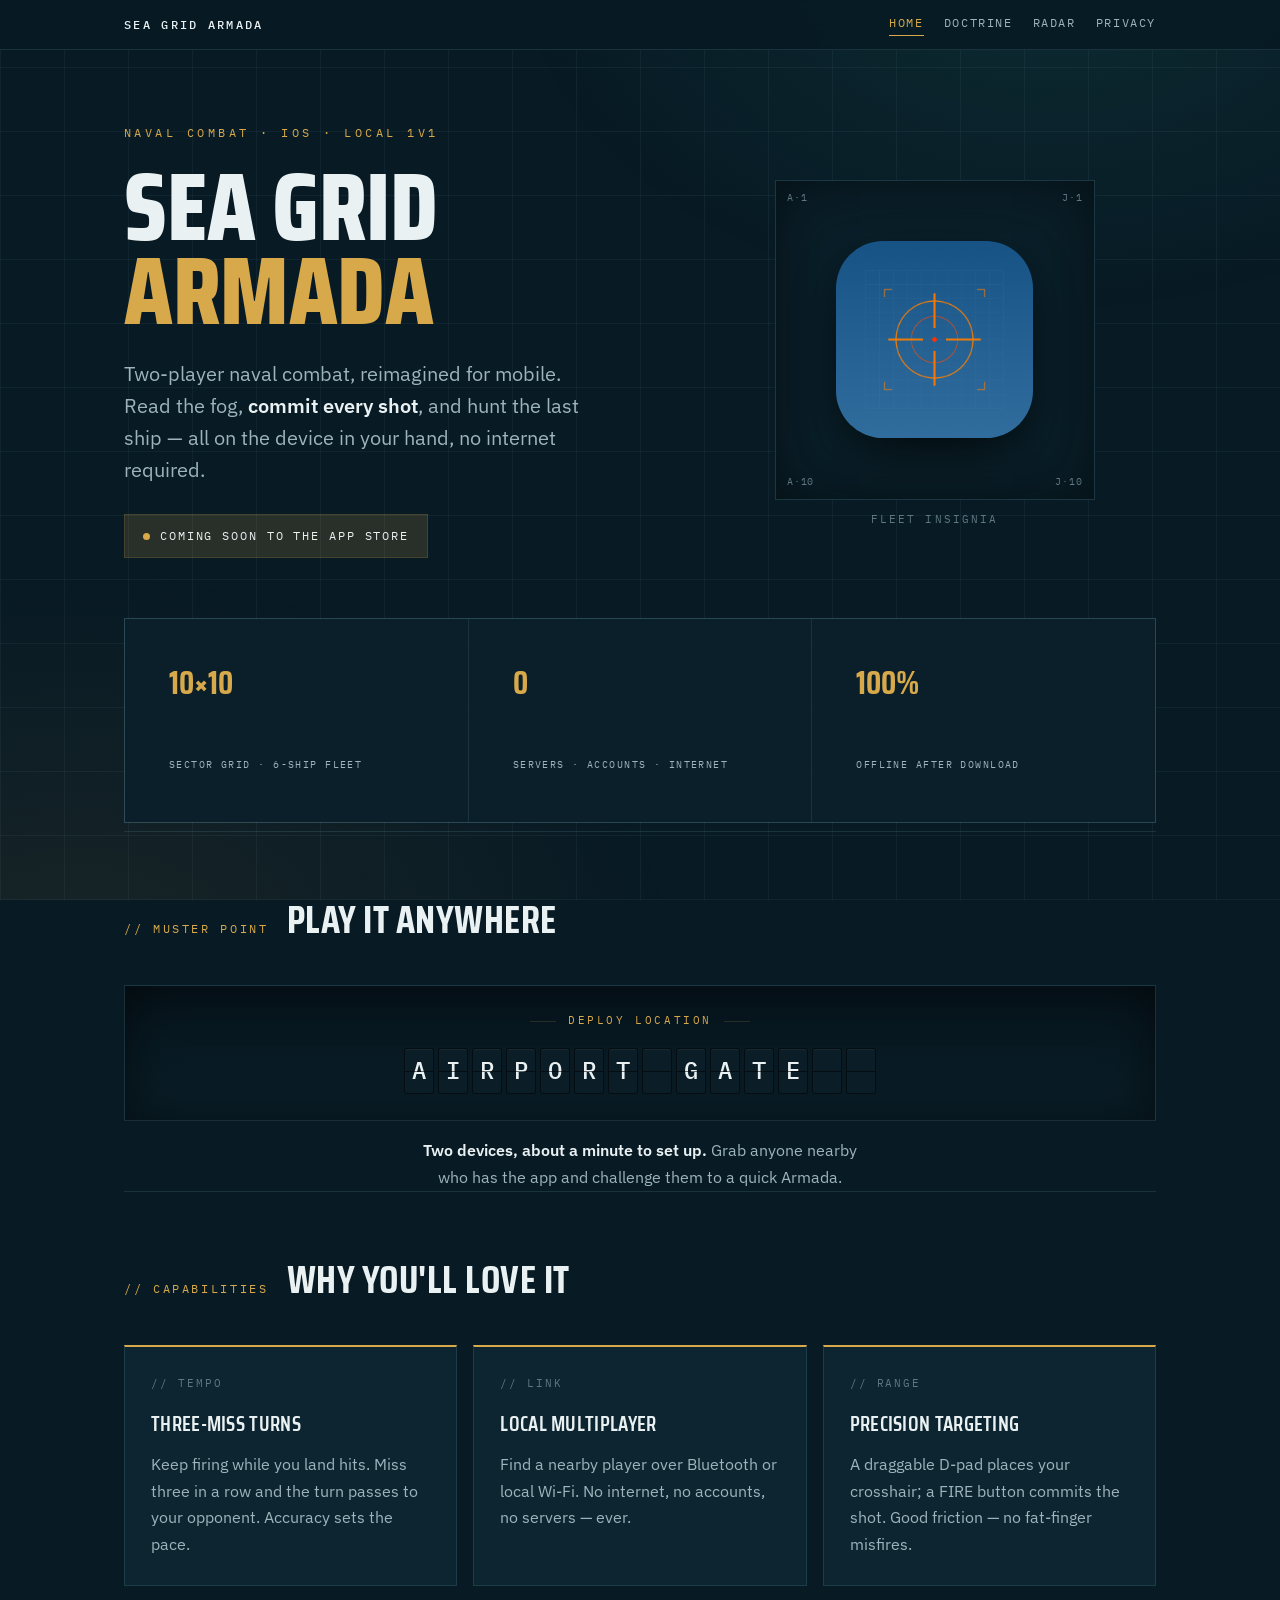
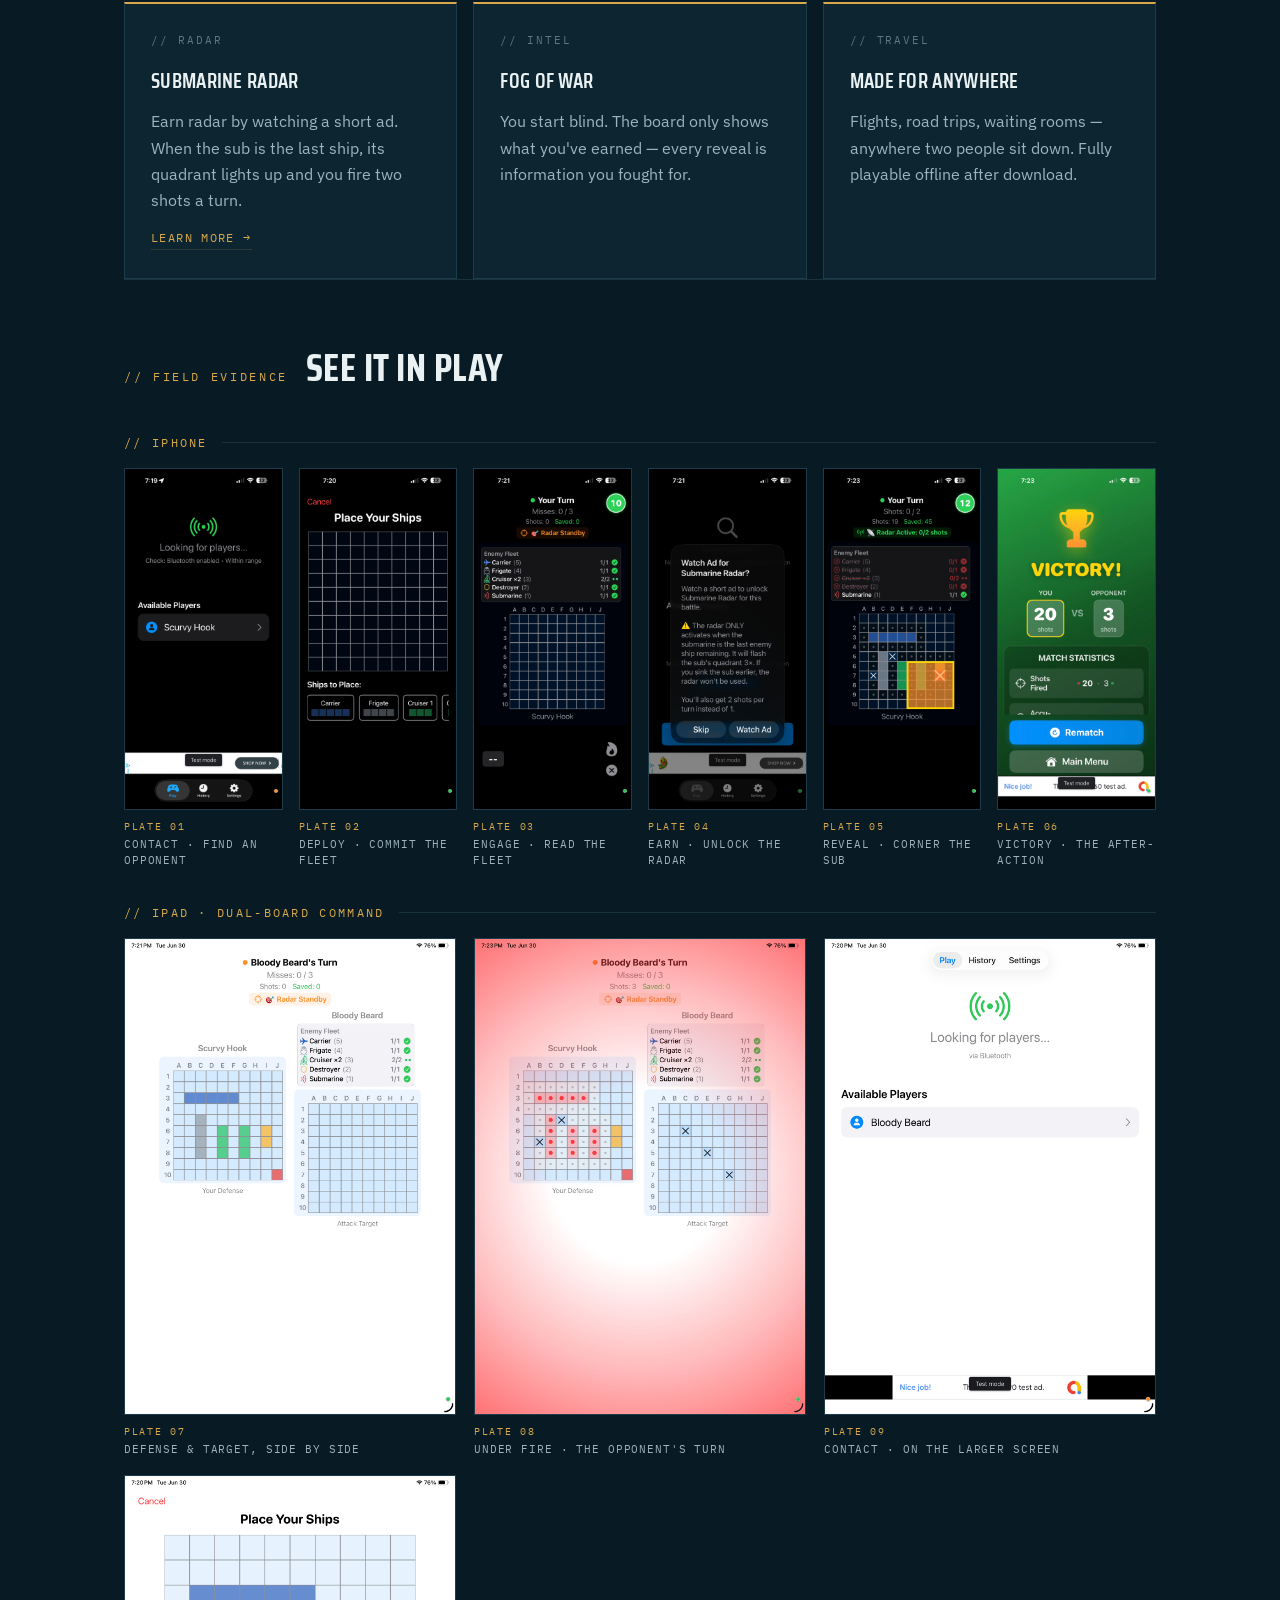
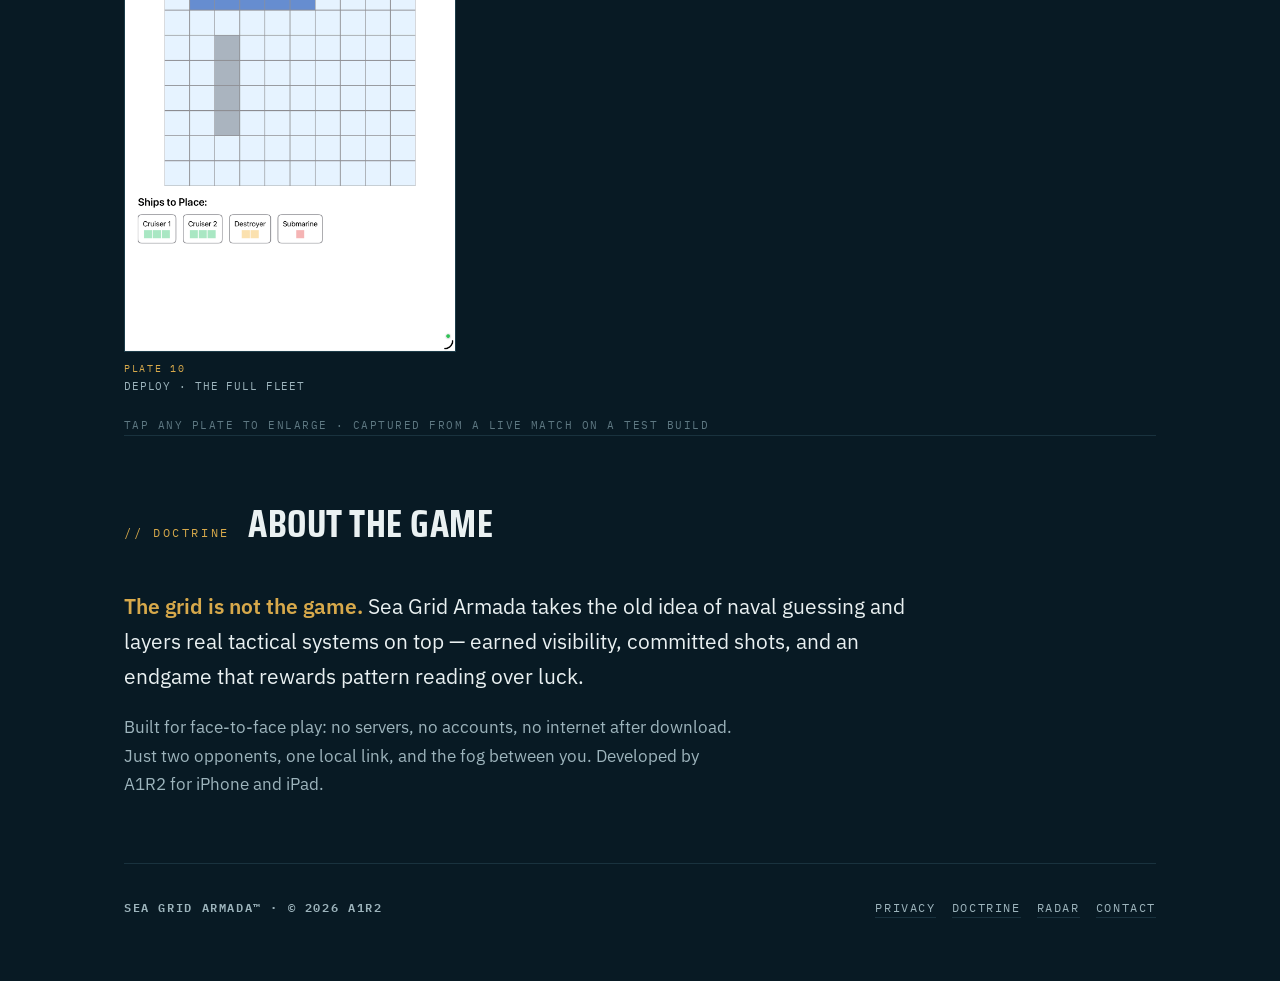
==== commit 445a8671: "Site: retire ABCPress + old name, add split-flap 'play anywhere' board - Root index.html + README: A" ====
--- a/sea-grid-armada/index.html
+++ b/sea-grid-armada/index.html
@@ -60,6 +60,19 @@
 .readout .n{font-family:"Saira Condensed",sans-serif;font-weight:700;font-size:2rem;color:var(--brass);line-height:1}
 .readout .l{font-family:"IBM Plex Mono",monospace;font-size:.64rem;letter-spacing:.14em;text-transform:uppercase;color:var(--mist);margin-top:10px}
 
+/* muster point — Solari split-flap board */
+.solari-wrap{border:1px solid var(--line-strong);background:linear-gradient(180deg,#06141c,#0A1F29);padding:26px 20px;display:flex;flex-direction:column;align-items:center;gap:18px;box-shadow:inset 0 0 50px rgba(0,0,0,.55)}
+.solari-label{font-family:"IBM Plex Mono",monospace;font-size:.68rem;letter-spacing:.24em;text-transform:uppercase;color:var(--brass);display:flex;align-items:center;gap:12px}
+.solari-label::before,.solari-label::after{content:"";width:26px;height:1px;background:var(--brass-soft)}
+.solari{display:flex;gap:4px}
+.flap{width:clamp(18px,5.8vw,30px);height:clamp(30px,9vw,46px);background:#0b1d27;border:1px solid rgba(0,0,0,.55);border-radius:3px;display:grid;place-items:center;font-family:"IBM Plex Mono",monospace;font-weight:500;font-size:clamp(.95rem,3.4vw,1.5rem);color:var(--foam);position:relative;box-shadow:inset 0 1px 0 rgba(255,255,255,.05);overflow:hidden}
+.flap::after{content:"";position:absolute;left:0;right:0;top:50%;height:1px;background:rgba(0,0,0,.55);z-index:1}
+.flap.flip{animation:flap .09s ease}
+@keyframes flap{0%{transform:scaleY(.55);filter:brightness(1.45)}100%{transform:scaleY(1);filter:brightness(1)}}
+.solari-cap{font-family:"IBM Plex Sans",sans-serif;color:var(--mist);font-size:1.02rem;text-align:center;max-width:46ch;margin:16px auto 0}
+.solari-cap b{color:var(--foam);font-weight:600}
+@media (prefers-reduced-motion:reduce){ .flap.flip{animation:none} }
+
 .section-head{display:flex;align-items:baseline;gap:18px;margin:0 0 34px;padding-top:56px;border-top:1px solid var(--line-strong)}
 .section-head .k{font-family:"IBM Plex Mono",monospace;font-size:.75rem;letter-spacing:.22em;color:var(--brass);text-transform:uppercase;white-space:nowrap}
 .section-head h2{font-family:"Saira Condensed",sans-serif;font-weight:700;text-transform:uppercase;font-size:clamp(1.7rem,3.4vw,2.4rem);letter-spacing:.5px}
@@ -151,6 +164,15 @@
     <div><div class="n">100%</div><div class="l">Offline after download</div></div>
   </div>
 
+  <section class="muster">
+    <div class="section-head"><span class="k">// Muster point</span><h2>Play it anywhere</h2></div>
+    <div class="solari-wrap">
+      <div class="solari-label">Deploy location</div>
+      <div class="solari" id="solari" aria-hidden="true"></div>
+    </div>
+    <p class="solari-cap"><b>Two devices, about a minute to set up.</b> Grab anyone nearby who has the app and challenge them to a quick Armada.</p>
+  </section>
+
   <section>
     <div class="section-head"><span class="k">// Capabilities</span><h2>Why you'll love it</h2></div>
     <div class="cards">
@@ -216,6 +238,35 @@
   box.addEventListener('click',function(e){if(e.target===box)shut();});
   document.addEventListener('keydown',function(e){if(e.key==='Escape'&&box.classList.contains('open'))shut();});
 })();
+
+// Solari split-flap board — cycles through places to play
+(function(){
+  var el=document.getElementById('solari');
+  if(!el)return;
+  var CELLS=14, CHARSET="ABCDEFGHIJKLMNOPQRSTUVWXYZ0123456789 -";
+  var WORDS=["AIRPORT GATE","MID-FLIGHT","ROAD TRIP","COFFEE SHOP","PARK QUEUE","TRAIN PLATFORM","BEACH TOWEL","CAMPFIRE","STUDY HALL","BUS RIDE","WAITING ROOM","HOTEL LOBBY","FERRY DECK","BACKYARD"];
+  var reduce=window.matchMedia&&window.matchMedia('(prefers-reduced-motion: reduce)').matches;
+  var cells=[];
+  for(var i=0;i<CELLS;i++){var d=document.createElement('div');d.className='flap';d.textContent=' ';el.appendChild(d);cells.push(d);}
+  function pad(w){w=w.toUpperCase();if(w.length>CELLS)w=w.slice(0,CELLS);while(w.length<CELLS)w+=' ';return w;}
+  function setWord(word){
+    var t=pad(word);
+    cells.forEach(function(cell,i){
+      var ch=t.charAt(i)===' '?' ':t.charAt(i);
+      if(reduce){cell.textContent=ch;return;}
+      if(cell._t)clearInterval(cell._t);
+      var ticks=5+i*2, n=0;
+      cell._t=setInterval(function(){
+        n++;
+        if(n>=ticks){clearInterval(cell._t);cell._t=null;cell.textContent=ch;cell.classList.add('flip');setTimeout(function(){cell.classList.remove('flip');},90);}
+        else{cell.textContent=CHARSET.charAt(Math.floor(Math.random()*CHARSET.length));cell.classList.add('flip');setTimeout(function(){cell.classList.remove('flip');},55);}
+      },42);
+    });
+  }
+  var idx=0;
+  setWord(WORDS[0]);
+  setInterval(function(){idx=(idx+1)%WORDS.length;setWord(WORDS[idx]);}, reduce?3800:3000);
+})();
 </script>
 </body>
 </html>
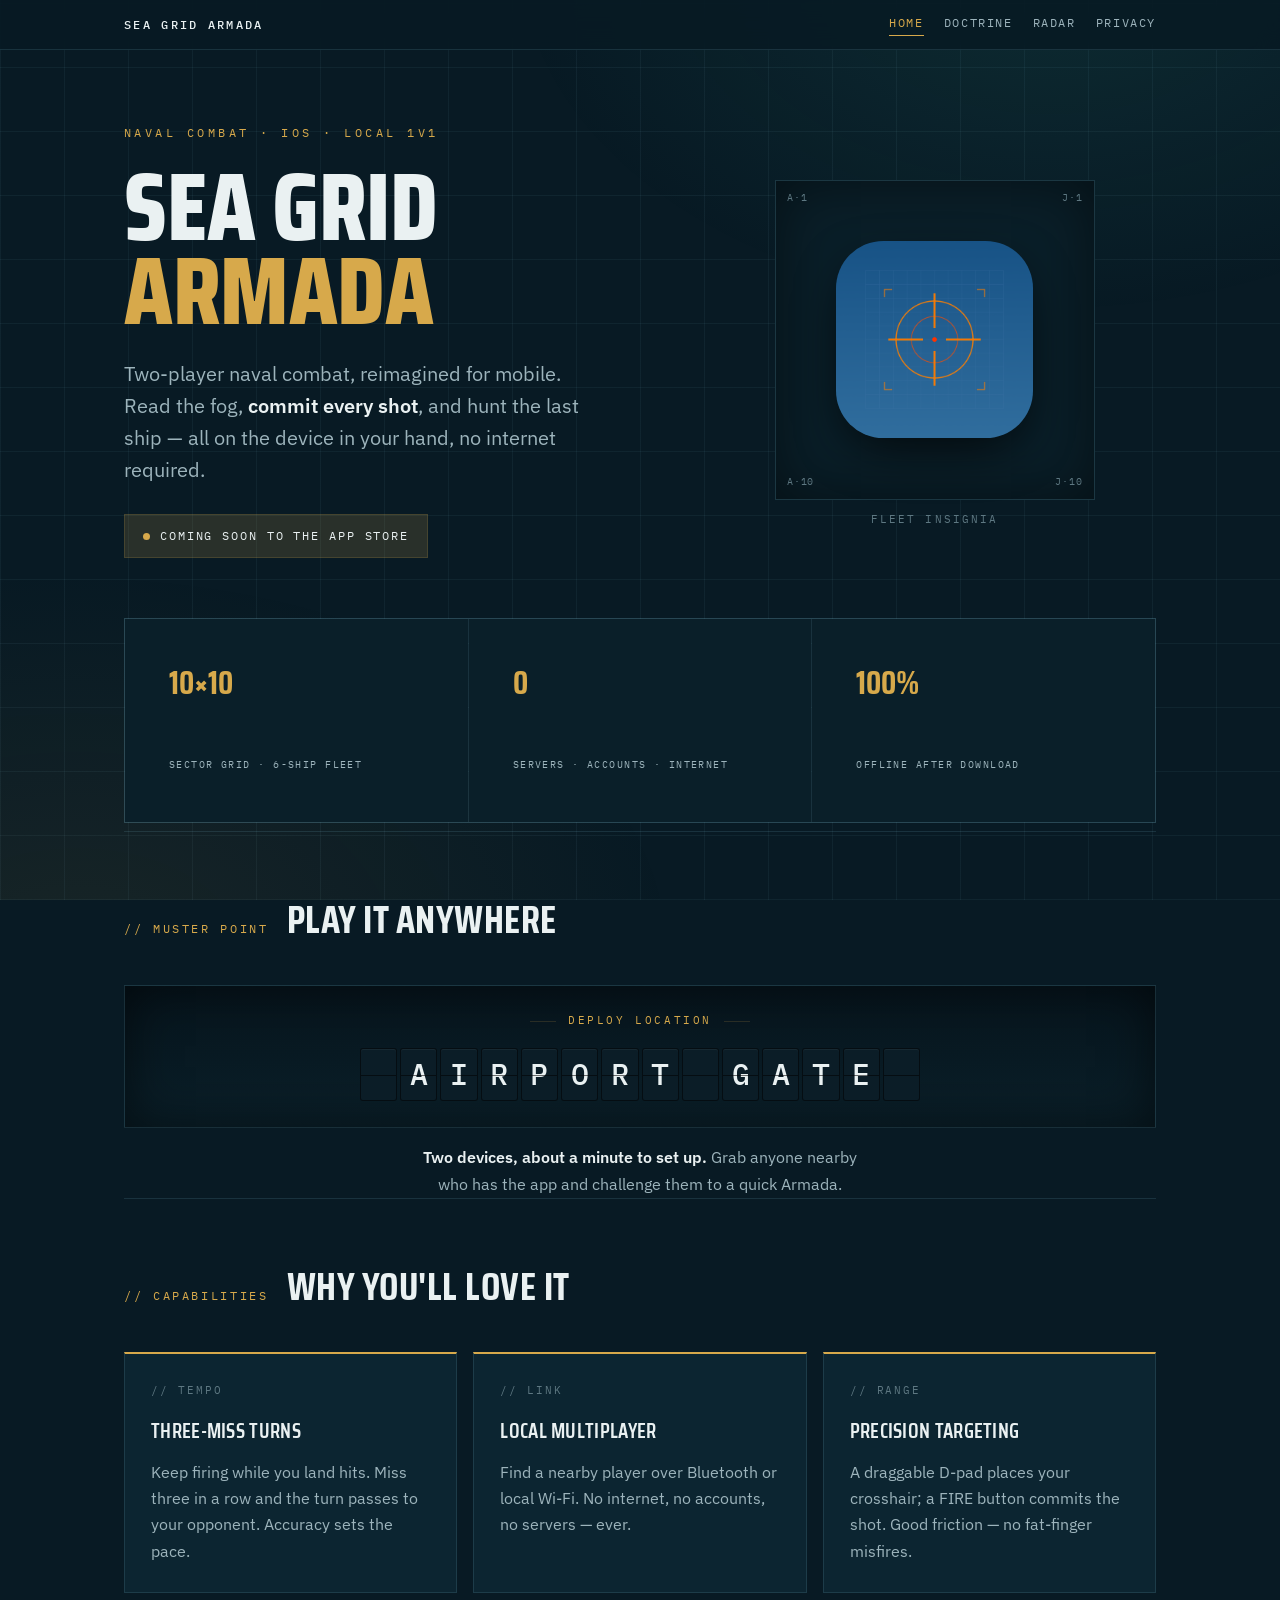
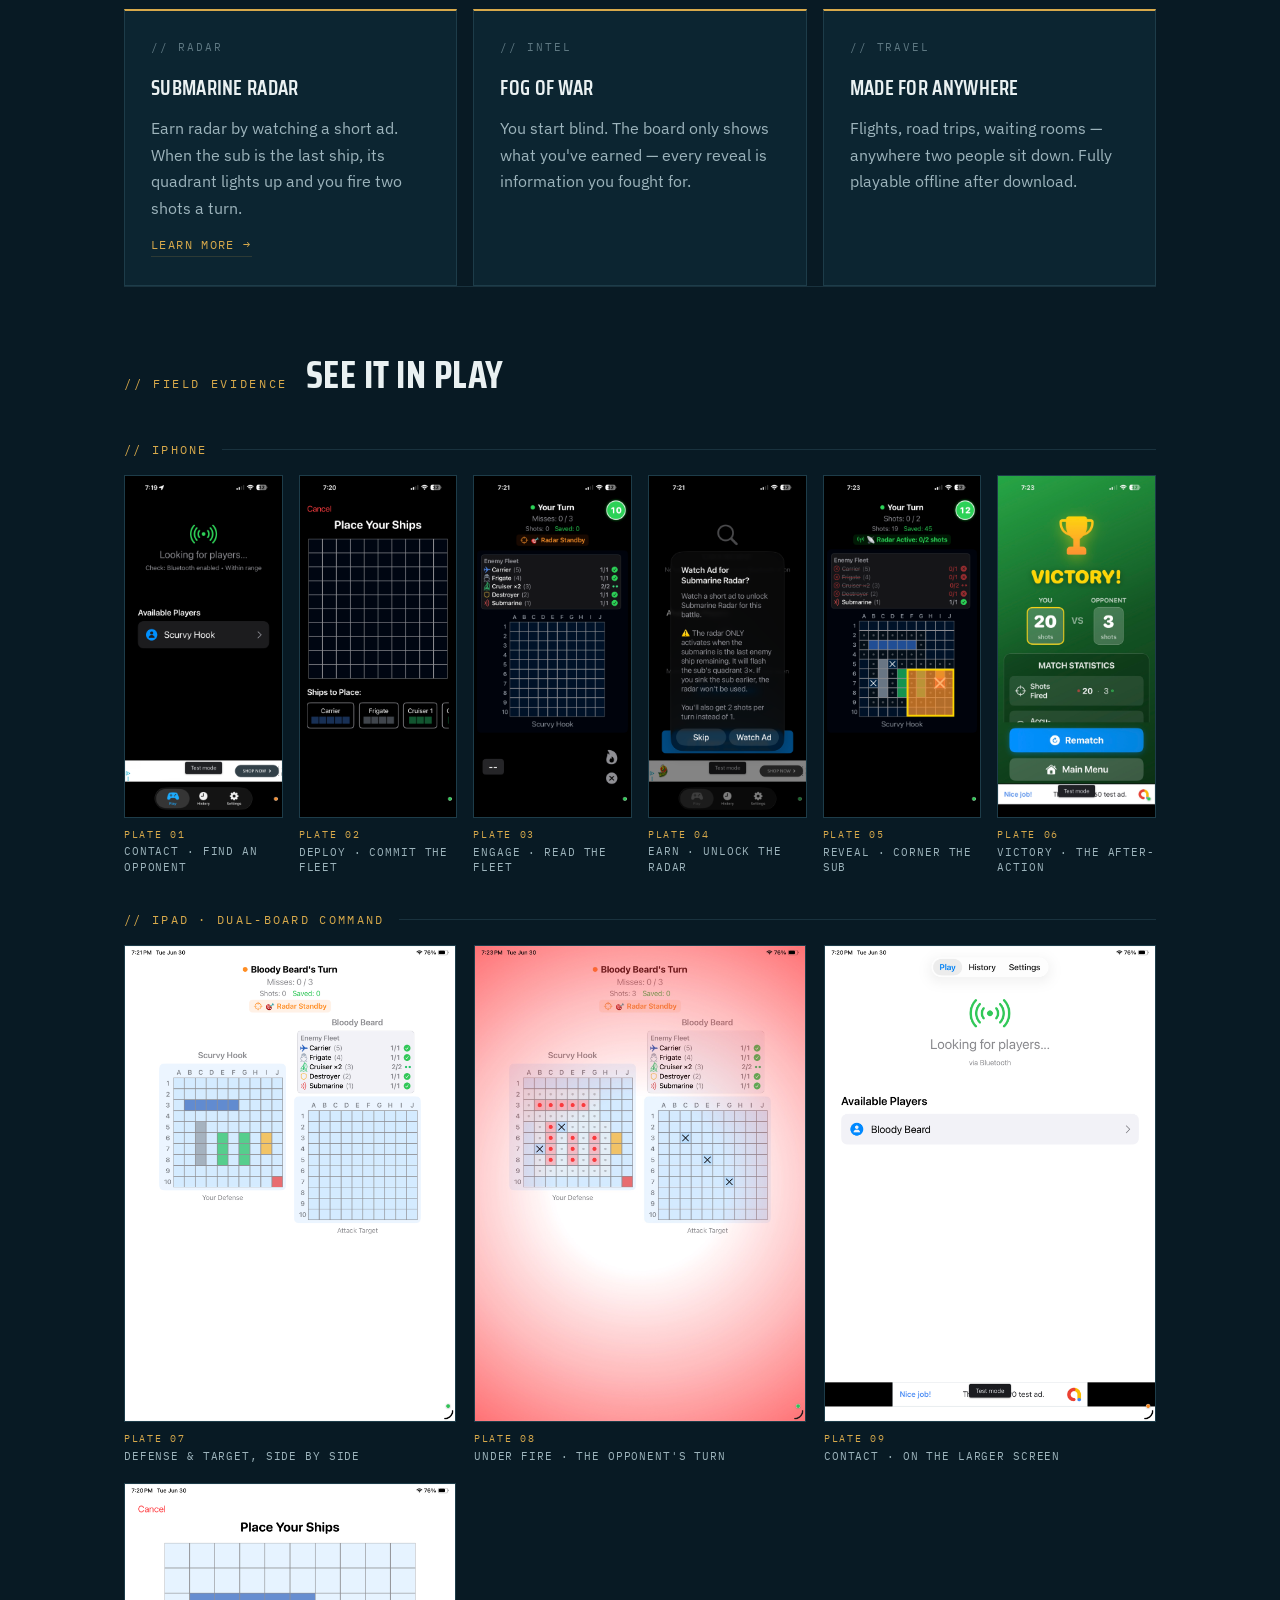
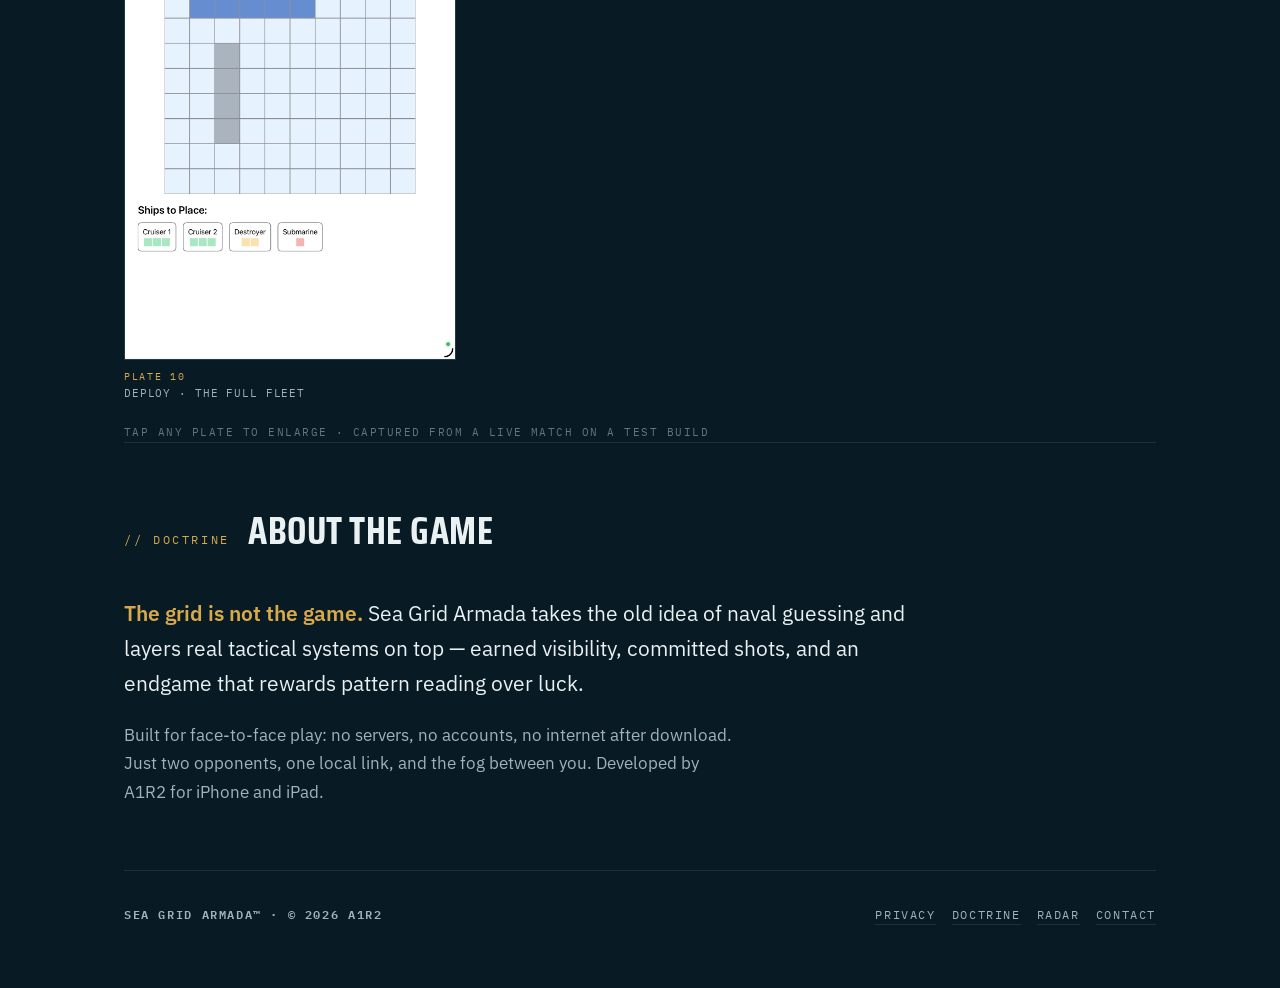
==== commit 9f5e12f0: "Solari board: larger responsive flaps, center words, add BLE/no-wifi phrases Co-Authored-By: Claude " ====
--- a/sea-grid-armada/index.html
+++ b/sea-grid-armada/index.html
@@ -64,8 +64,8 @@
 .solari-wrap{border:1px solid var(--line-strong);background:linear-gradient(180deg,#06141c,#0A1F29);padding:26px 20px;display:flex;flex-direction:column;align-items:center;gap:18px;box-shadow:inset 0 0 50px rgba(0,0,0,.55)}
 .solari-label{font-family:"IBM Plex Mono",monospace;font-size:.68rem;letter-spacing:.24em;text-transform:uppercase;color:var(--brass);display:flex;align-items:center;gap:12px}
 .solari-label::before,.solari-label::after{content:"";width:26px;height:1px;background:var(--brass-soft)}
-.solari{display:flex;gap:4px}
-.flap{width:clamp(18px,5.8vw,30px);height:clamp(30px,9vw,46px);background:#0b1d27;border:1px solid rgba(0,0,0,.55);border-radius:3px;display:grid;place-items:center;font-family:"IBM Plex Mono",monospace;font-weight:500;font-size:clamp(.95rem,3.4vw,1.5rem);color:var(--foam);position:relative;box-shadow:inset 0 1px 0 rgba(255,255,255,.05);overflow:hidden}
+.solari{display:flex;gap:3px;width:100%;max-width:560px;margin:0 auto;justify-content:center}
+.flap{flex:1 1 0;min-width:0;aspect-ratio:.7;background:#0b1d27;border:1px solid rgba(0,0,0,.55);border-radius:3px;display:grid;place-items:center;font-family:"IBM Plex Mono",monospace;font-weight:500;font-size:clamp(.9rem,4vw,1.9rem);color:var(--foam);position:relative;box-shadow:inset 0 1px 0 rgba(255,255,255,.05);overflow:hidden}
 .flap::after{content:"";position:absolute;left:0;right:0;top:50%;height:1px;background:rgba(0,0,0,.55);z-index:1}
 .flap.flip{animation:flap .09s ease}
 @keyframes flap{0%{transform:scaleY(.55);filter:brightness(1.45)}100%{transform:scaleY(1);filter:brightness(1)}}
@@ -244,11 +244,11 @@
   var el=document.getElementById('solari');
   if(!el)return;
   var CELLS=14, CHARSET="ABCDEFGHIJKLMNOPQRSTUVWXYZ0123456789 -";
-  var WORDS=["AIRPORT GATE","MID-FLIGHT","ROAD TRIP","COFFEE SHOP","PARK QUEUE","TRAIN PLATFORM","BEACH TOWEL","CAMPFIRE","STUDY HALL","BUS RIDE","WAITING ROOM","HOTEL LOBBY","FERRY DECK","BACKYARD"];
+  var WORDS=["AIRPORT GATE","MID-FLIGHT","ROAD TRIP","COFFEE SHOP","PARK QUEUE","TRAIN PLATFORM","BEACH TOWEL","CAMPFIRE","STUDY HALL","BUS RIDE","WAITING ROOM","HOTEL LOBBY","FERRY DECK","BACKYARD","BLE CONNECTION","NO WIFI NEEDED"];
   var reduce=window.matchMedia&&window.matchMedia('(prefers-reduced-motion: reduce)').matches;
   var cells=[];
   for(var i=0;i<CELLS;i++){var d=document.createElement('div');d.className='flap';d.textContent=' ';el.appendChild(d);cells.push(d);}
-  function pad(w){w=w.toUpperCase();if(w.length>CELLS)w=w.slice(0,CELLS);while(w.length<CELLS)w+=' ';return w;}
+  function pad(w){w=w.toUpperCase();if(w.length>CELLS)w=w.slice(0,CELLS);var g=CELLS-w.length,l=Math.floor(g/2);return new Array(l+1).join(' ')+w+new Array(g-l+1).join(' ');}
   function setWord(word){
     var t=pad(word);
     cells.forEach(function(cell,i){
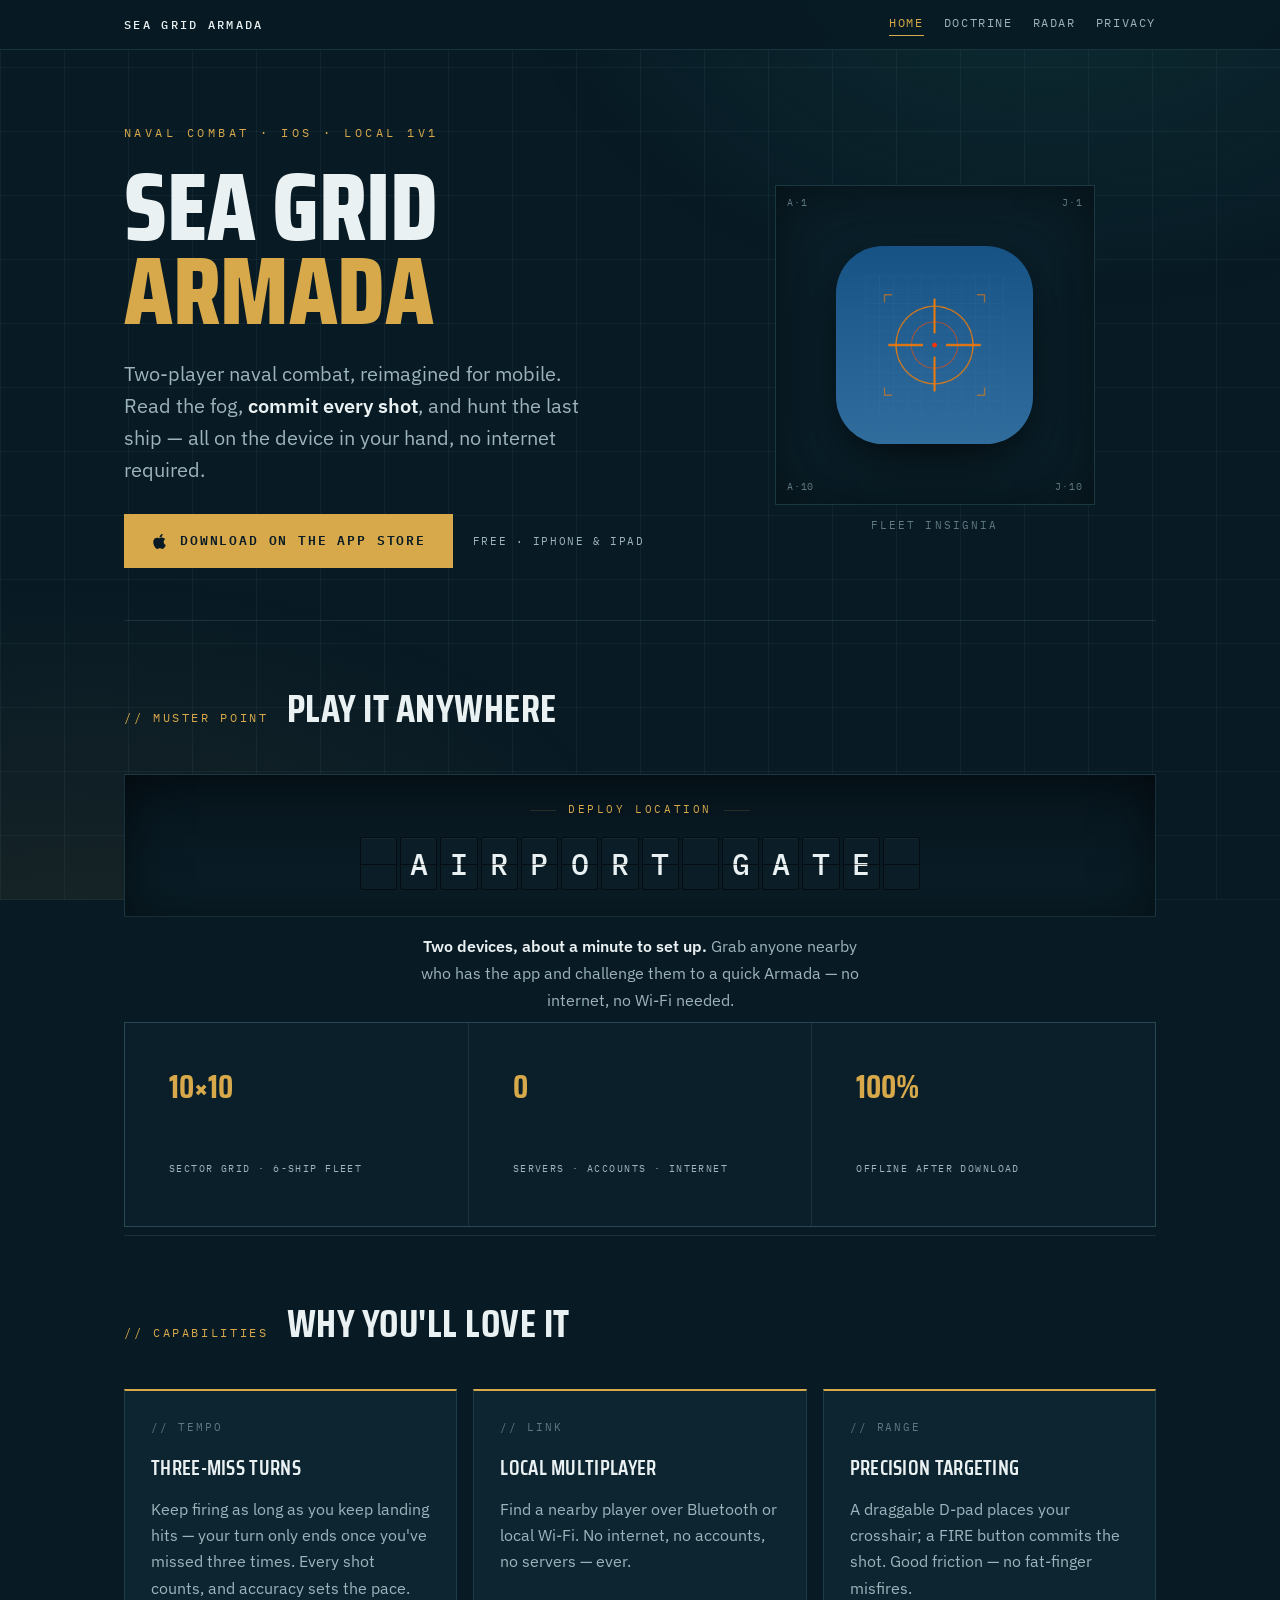
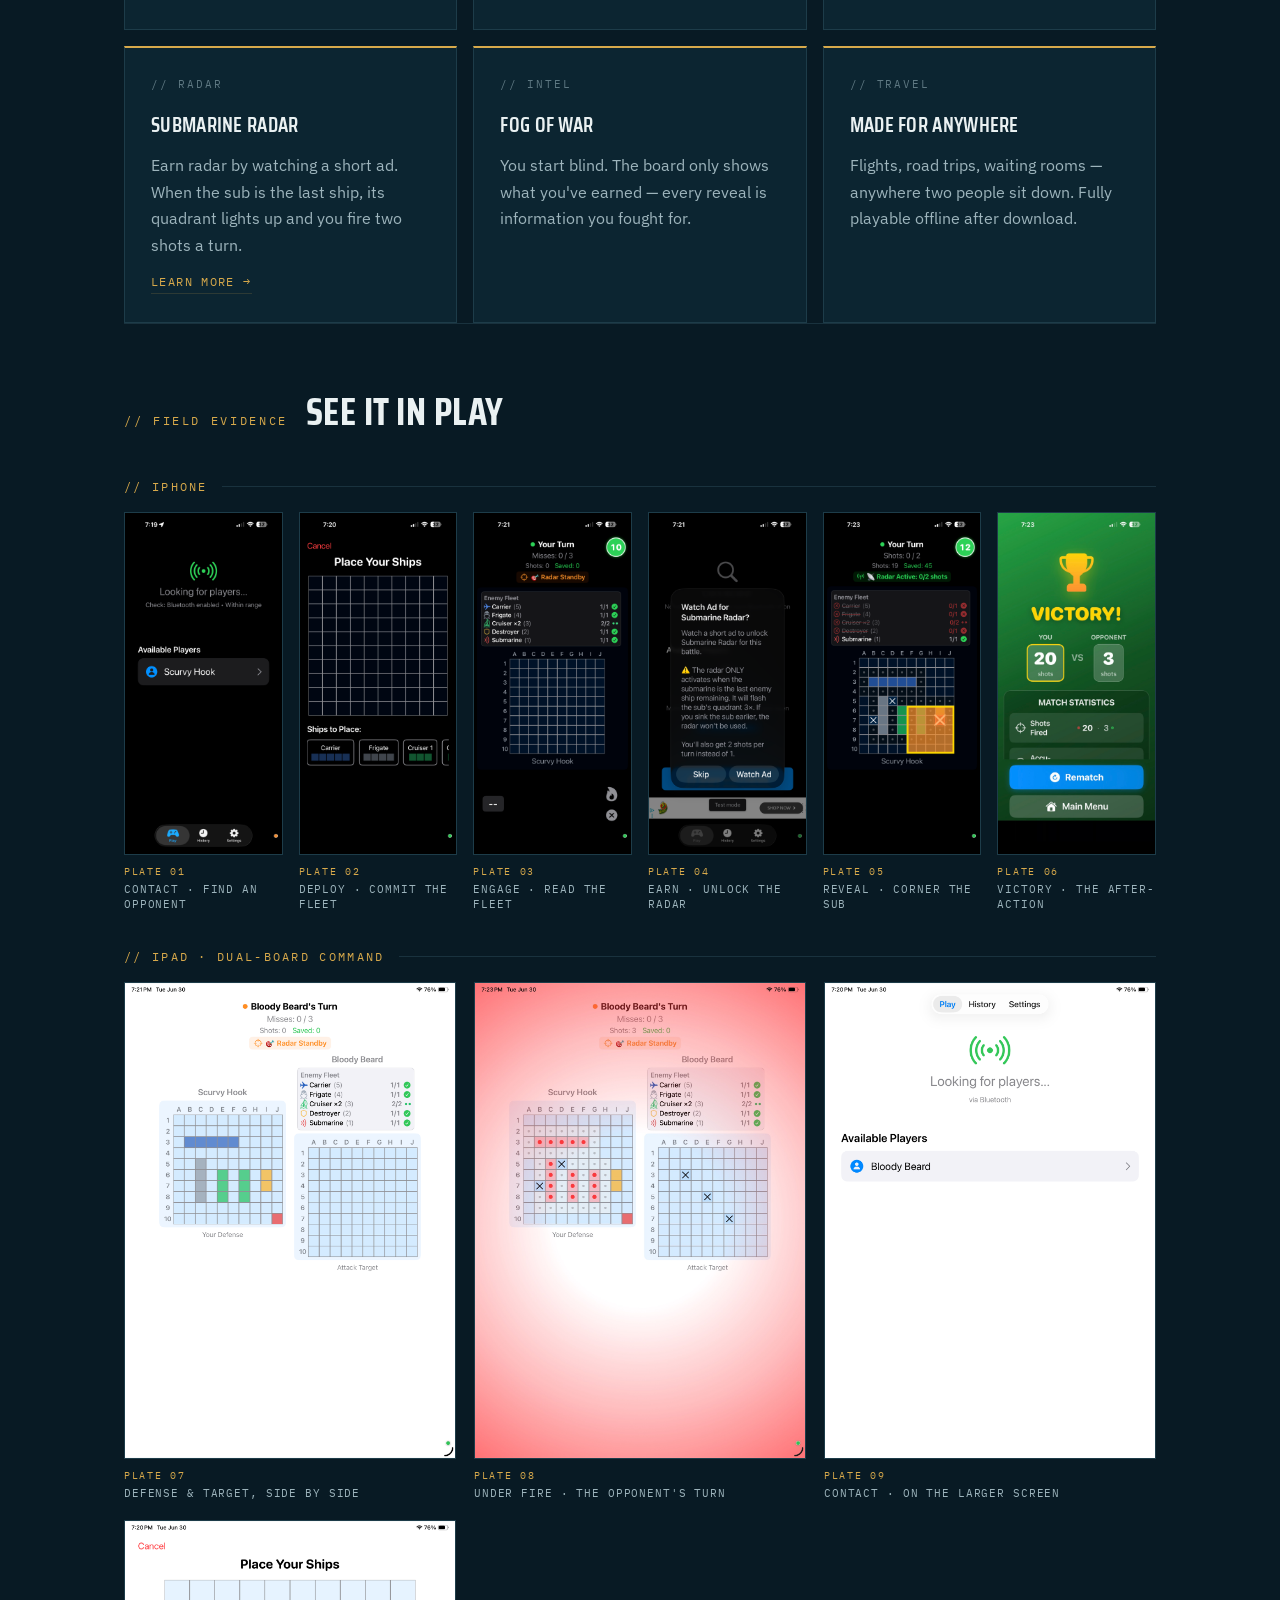
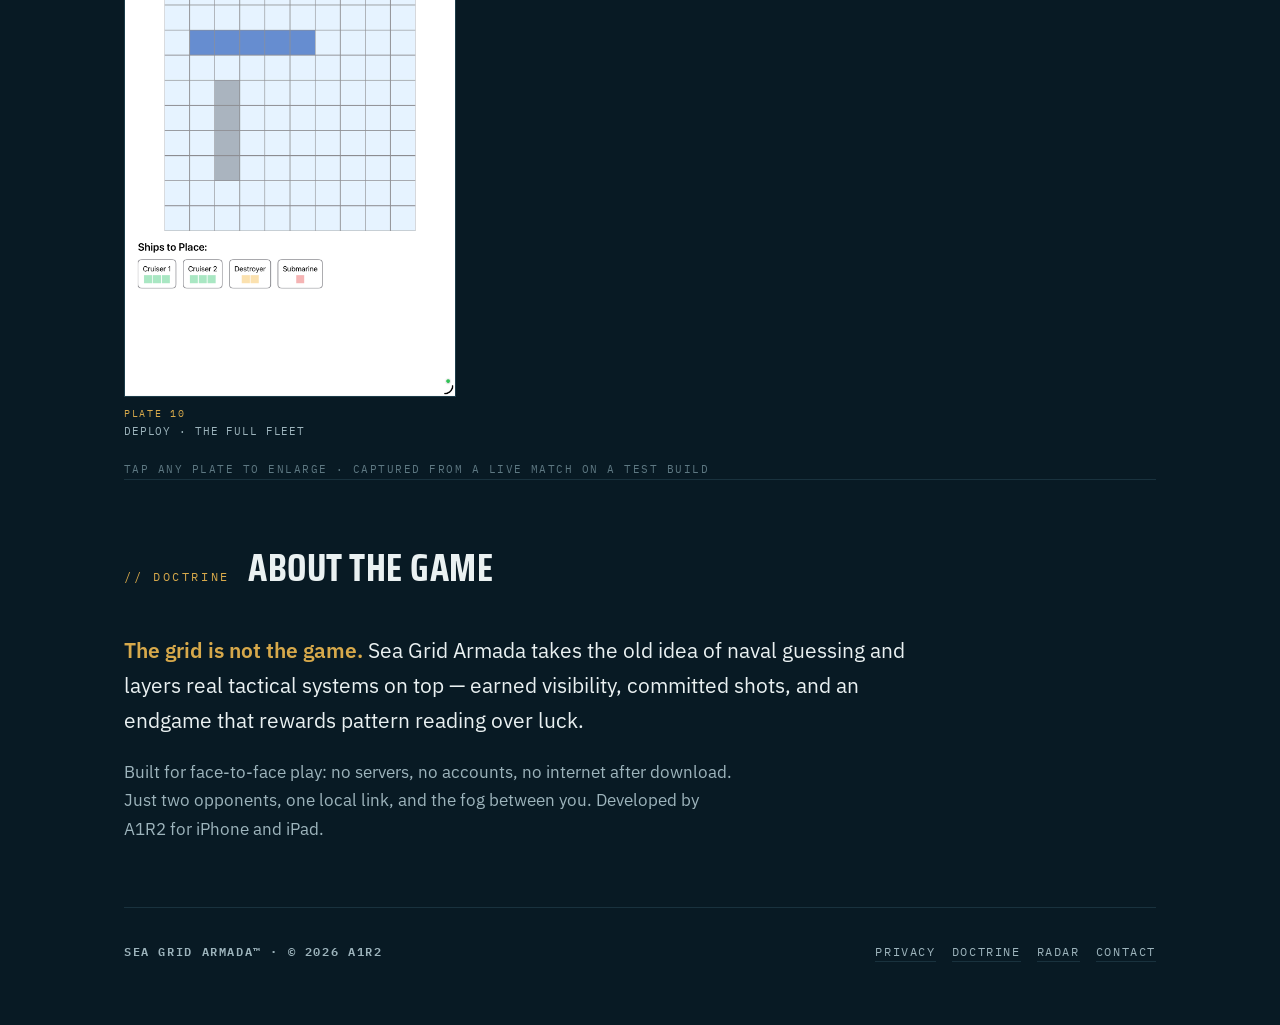
==== commit d45c7f3a: "Site: App Store is live — add download CTAs, fix 3-miss copy, surface the muster board - Replace 'co" ====
--- a/sea-grid-armada/index.html
+++ b/sea-grid-armada/index.html
@@ -48,6 +48,12 @@
 .lede strong{color:var(--foam);font-weight:600}
 .chip{display:inline-flex;align-items:center;gap:10px;margin-top:28px;font-family:"IBM Plex Mono",monospace;font-size:.74rem;letter-spacing:.16em;text-transform:uppercase;color:var(--foam);border:1px solid var(--brass-soft);background:var(--brass-soft);padding:11px 18px}
 .chip::before{content:"";width:7px;height:7px;border-radius:50%;background:var(--brass)}
+.cta-row{display:flex;align-items:center;gap:16px 20px;flex-wrap:wrap;margin-top:28px}
+.cta{display:inline-flex;align-items:center;gap:12px;background:var(--brass);color:var(--abyss);font-family:"IBM Plex Mono",monospace;font-weight:600;font-size:.82rem;letter-spacing:.14em;text-transform:uppercase;padding:15px 26px;text-decoration:none;border:1px solid var(--brass);transition:transform .2s ease,box-shadow .2s ease}
+.cta:hover{transform:translateY(-2px);box-shadow:0 14px 30px -12px rgba(215,169,75,.6)}
+.cta:focus-visible{outline:2px solid var(--sonar);outline-offset:3px}
+.cta svg{width:17px;height:17px;fill:currentColor;flex:none}
+.cta-note{font-family:"IBM Plex Mono",monospace;font-size:.7rem;letter-spacing:.14em;text-transform:uppercase;color:var(--mist)}
 
 .insignia{position:relative;width:100%;max-width:320px;margin:0 auto;aspect-ratio:1;display:grid;place-items:center;border:1px solid var(--line-strong);background:var(--hull-2);box-shadow:inset 0 0 60px rgba(0,0,0,.5)}
 .insignia img{width:62%;height:auto;border-radius:24%;box-shadow:0 18px 50px -12px rgba(0,0,0,.8)}
@@ -149,7 +155,13 @@
       <div class="eyebrow">Naval combat · iOS · Local 1v1</div>
       <h1>Sea Grid<span class="alt">Armada</span></h1>
       <p class="lede">Two-player naval combat, reimagined for mobile. Read the fog, <strong>commit every shot</strong>, and hunt the last ship — all on the device in your hand, no internet required.</p>
-      <div class="chip">Coming soon to the App Store</div>
+      <div class="cta-row">
+        <a class="cta" href="https://apps.apple.com/app/id6785679317" target="_blank" rel="noopener">
+          <svg viewBox="0 0 384 512" aria-hidden="true"><path d="M318.7 268.7c-.2-36.7 16.4-64.4 50-84.8-18.8-26.9-47.2-41.7-84.7-44.6-35.5-2.8-74.3 20.7-88.5 20.7-15 0-49.4-19.7-76.4-19.7C63.3 141.2 4 184.8 4 273.5q0 39.3 14.4 81.2c12.8 36.7 59 126.7 107.2 125.2 25.2-.6 43-17.9 75.8-17.9 31.8 0 48.3 17.9 76.4 17.9 48.6-.7 90.4-82.5 102.6-119.3-65.2-30.7-61.7-90-61.7-91.9zm-56.6-164.2c27.3-32.4 24.8-61.9 24-72.5-24.1 1.4-52 16.4-67.9 34.9-17.5 19.8-27.8 44.3-25.6 71.9 26.1 2 49.9-11.4 69.5-34.3z"/></svg>
+          Download on the App Store
+        </a>
+        <span class="cta-note">Free · iPhone &amp; iPad</span>
+      </div>
     </div>
     <div class="insignia" aria-hidden="true">
       <span class="tick tl">A·1</span><span class="tick tr">J·1</span><span class="tick bl">A·10</span><span class="tick br">J·10</span>
@@ -157,6 +169,15 @@
       <div class="insignia-cap">Fleet insignia</div>
     </div>
   </header>
+
+  <section class="muster">
+    <div class="section-head"><span class="k">// Muster point</span><h2>Play it anywhere</h2></div>
+    <div class="solari-wrap">
+      <div class="solari-label">Deploy location</div>
+      <div class="solari" id="solari" aria-hidden="true"></div>
+    </div>
+    <p class="solari-cap"><b>Two devices, about a minute to set up.</b> Grab anyone nearby who has the app and challenge them to a quick Armada — no internet, no Wi-Fi needed.</p>
+  </section>
 
   <div class="readout">
     <div><div class="n">10×10</div><div class="l">Sector grid · 6-ship fleet</div></div>
@@ -164,19 +185,10 @@
     <div><div class="n">100%</div><div class="l">Offline after download</div></div>
   </div>
 
-  <section class="muster">
-    <div class="section-head"><span class="k">// Muster point</span><h2>Play it anywhere</h2></div>
-    <div class="solari-wrap">
-      <div class="solari-label">Deploy location</div>
-      <div class="solari" id="solari" aria-hidden="true"></div>
-    </div>
-    <p class="solari-cap"><b>Two devices, about a minute to set up.</b> Grab anyone nearby who has the app and challenge them to a quick Armada.</p>
-  </section>
-
   <section>
     <div class="section-head"><span class="k">// Capabilities</span><h2>Why you'll love it</h2></div>
     <div class="cards">
-      <div class="card"><div class="kick">// tempo</div><h3>Three-miss turns</h3><p>Keep firing while you land hits. Miss three in a row and the turn passes to your opponent. Accuracy sets the pace.</p></div>
+      <div class="card"><div class="kick">// tempo</div><h3>Three-miss turns</h3><p>Keep firing as long as you keep landing hits — your turn only ends once you've missed three times. Every shot counts, and accuracy sets the pace.</p></div>
       <div class="card"><div class="kick">// link</div><h3>Local multiplayer</h3><p>Find a nearby player over Bluetooth or local Wi-Fi. No internet, no accounts, no servers — ever.</p></div>
       <div class="card"><div class="kick">// range</div><h3>Precision targeting</h3><p>A draggable D-pad places your crosshair; a FIRE button commits the shot. Good friction — no fat-finger misfires.</p></div>
       <div class="card"><div class="kick">// radar</div><h3>Submarine radar</h3><p>Earn radar by watching a short ad. When the sub is the last ship, its quadrant lights up and you fire two shots a turn.</p><a href="submarine-radar.html">Learn more →</a></div>
